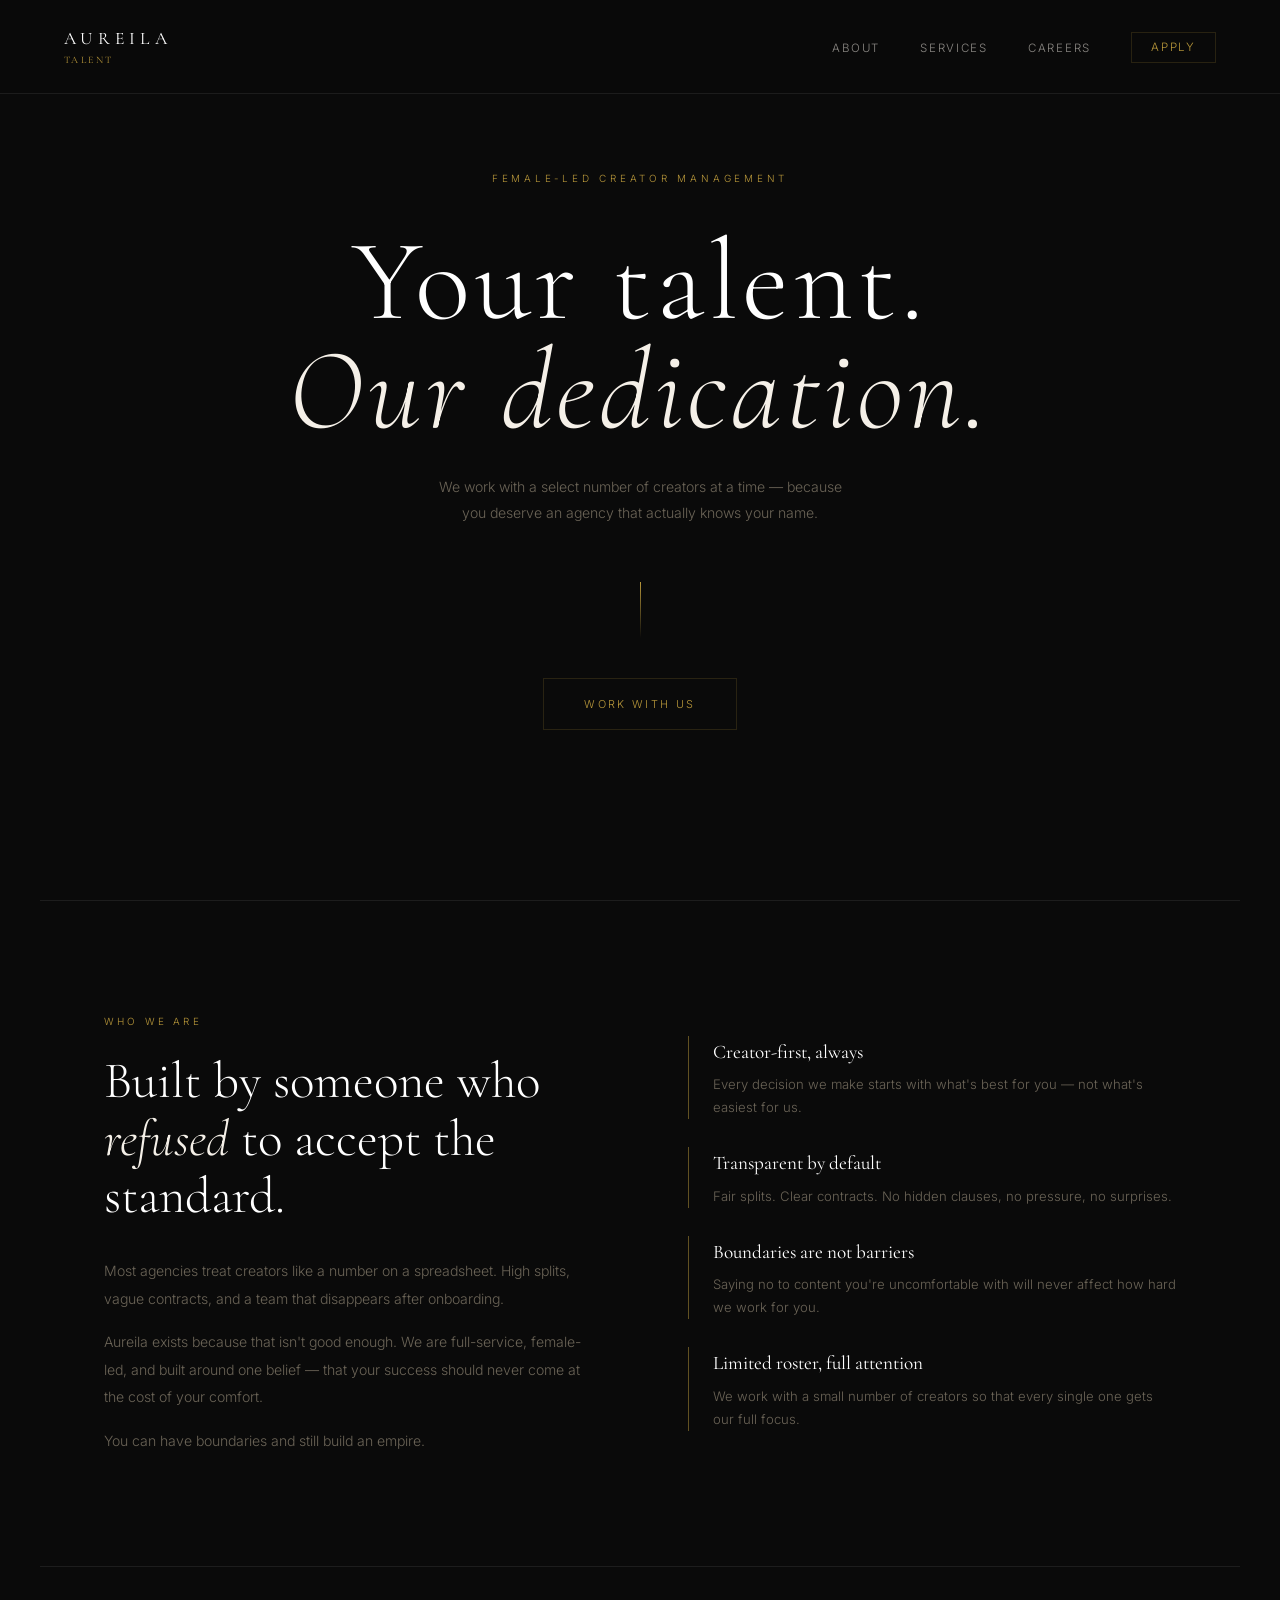
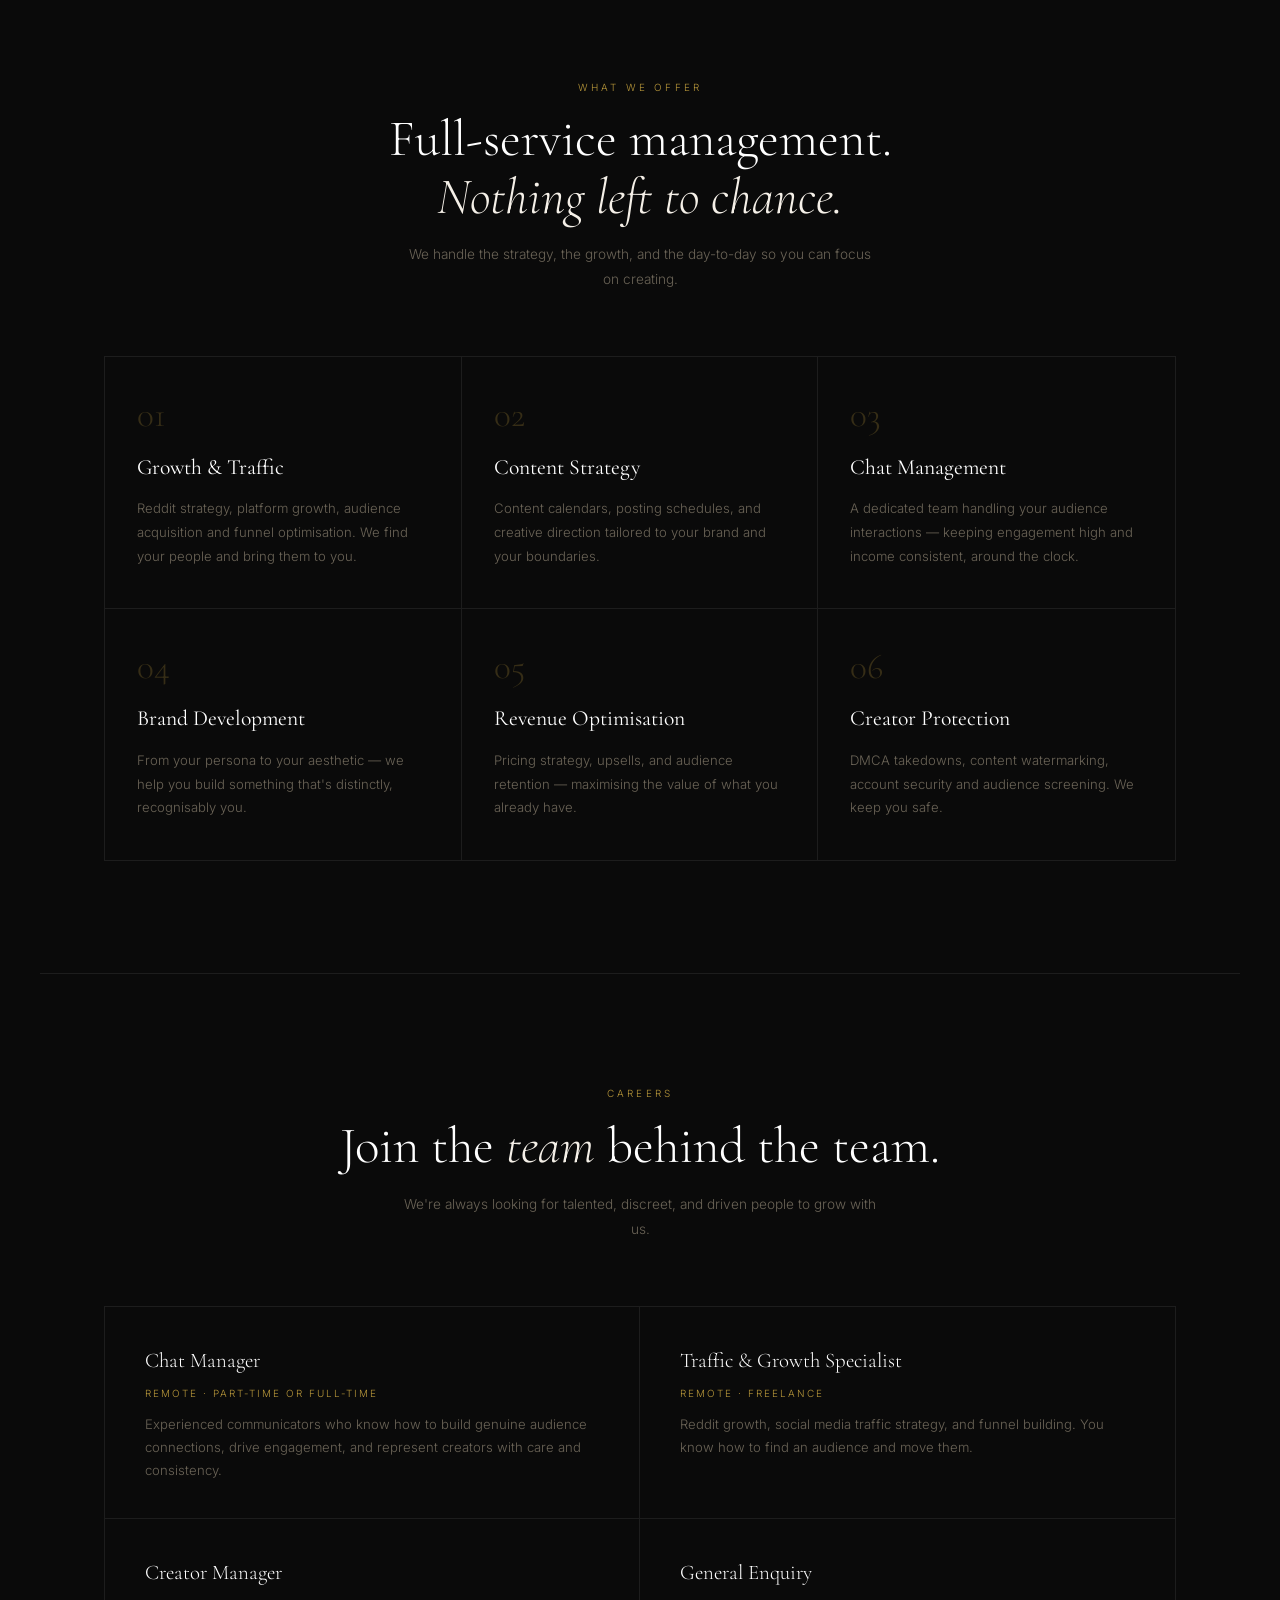
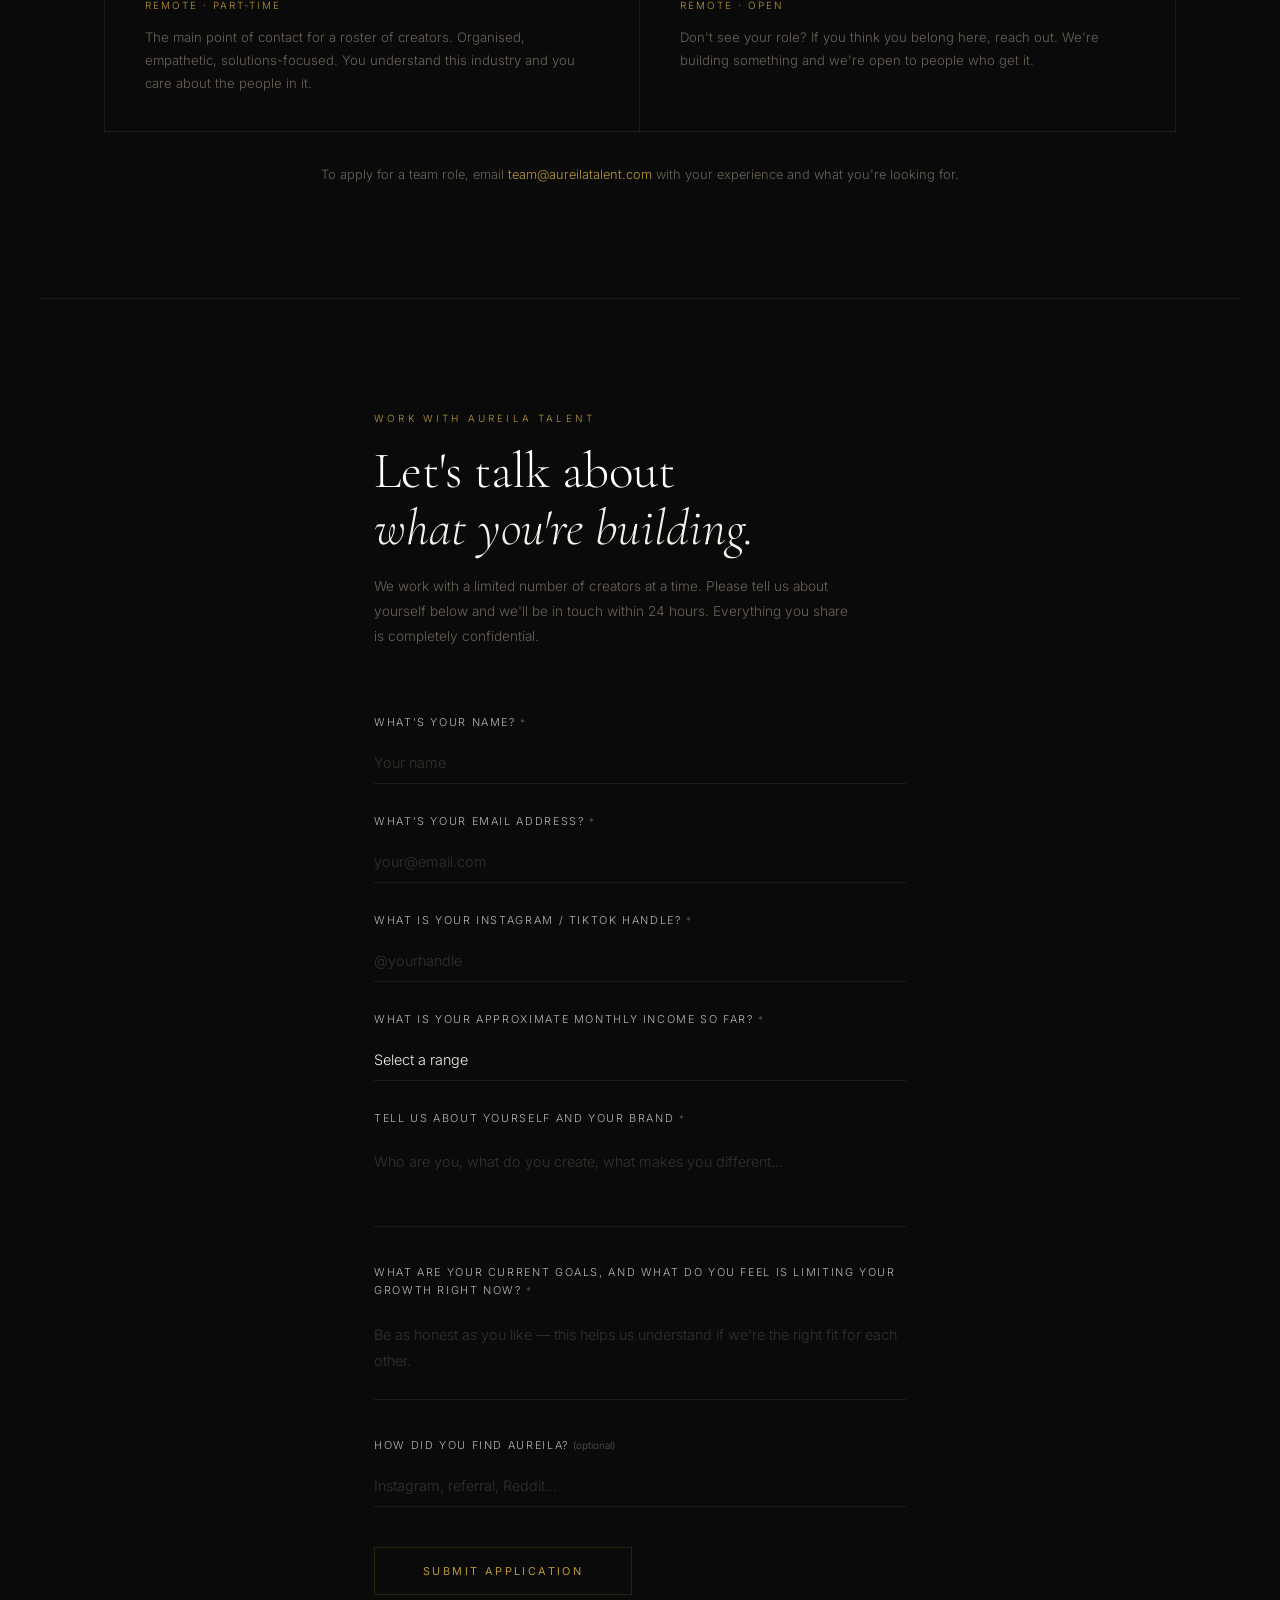
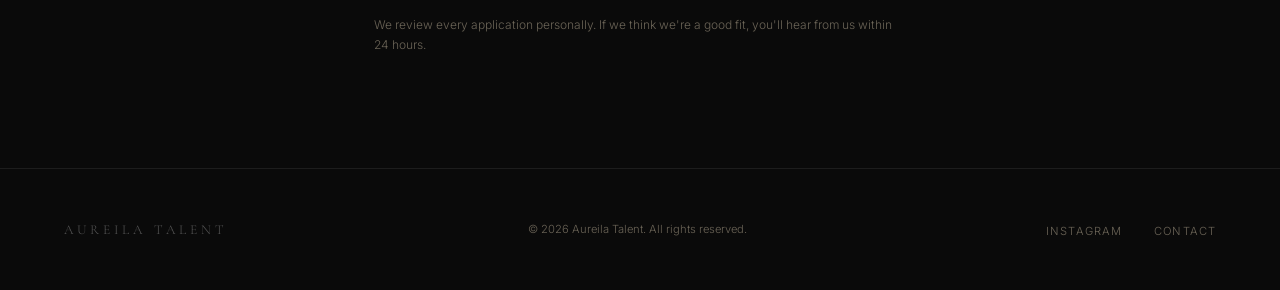
==== index.html @ d2b7e03d "Rename aureila.html to index.html" ====
<!DOCTYPE html>
<html lang="en">
<head>
<meta charset="UTF-8">
<meta name="viewport" content="width=device-width, initial-scale=1.0">
<title>Aureila Talent</title>
<link rel="preconnect" href="https://fonts.googleapis.com">
<link rel="preconnect" href="https://fonts.gstatic.com" crossorigin>
<link href="https://fonts.googleapis.com/css2?family=Cormorant+Garamond:ital,wght@0,300;0,400;0,500;1,300;1,400&family=Inter:wght@300;400;500&display=swap" rel="stylesheet">
<style>
  *, *::before, *::after { box-sizing: border-box; margin: 0; padding: 0; }
  :root {
    --black: #0a0a0a;
    --cream: #f5f0e8;
    --white: #ffffff;
    --gold: #b8973a;
    --gold-subtle: rgba(184, 151, 58, 0.5);
    --text-muted: #6b6457;
    --border: rgba(255,255,255,0.08);
    --border-gold: rgba(184, 151, 58, 0.18);
  }
  html { scroll-behavior: smooth; }
  body { background: var(--black); color: var(--cream); font-family: 'Inter', sans-serif; font-weight: 300; font-size: 15px; line-height: 1.7; overflow-x: hidden; }

  /* NAV */
  nav { position: fixed; top: 0; left: 0; right: 0; z-index: 100; display: flex; align-items: center; justify-content: space-between; padding: 1.5rem 4rem; background: rgba(10,10,10,0.94); backdrop-filter: blur(12px); border-bottom: 0.5px solid var(--border); }
  .nav-logo { font-family: 'Cormorant Garamond', serif; font-size: 1.1rem; font-weight: 400; letter-spacing: 0.3em; color: var(--white); text-decoration: none; text-transform: uppercase; }
  .nav-logo span { color: var(--gold); font-size: 0.62rem; letter-spacing: 0.25em; display: block; margin-top: -2px; }
  .nav-links { display: flex; gap: 2.5rem; list-style: none; }
  .nav-links a { color: var(--cream); text-decoration: none; font-size: 0.72rem; letter-spacing: 0.15em; text-transform: uppercase; opacity: 0.55; transition: opacity 0.2s; }
  .nav-links a:hover { opacity: 1; }
  .nav-cta { opacity: 1 !important; color: var(--gold) !important; border: 0.5px solid var(--border-gold); padding: 0.45rem 1.2rem; transition: background 0.2s, color 0.2s !important; }
  .nav-cta:hover { background: var(--gold) !important; color: var(--black) !important; }

  /* LAYOUT */
  section { padding: 7rem 4rem; max-width: 1200px; margin: 0 auto; }
  .divider { width: 100%; height: 0.5px; background: var(--border); max-width: 1200px; margin: 0 auto; }

  /* HERO */
  #hero { min-height: 100vh; max-width: 100%; padding: 0; display: flex; align-items: center; justify-content: center; text-align: center; }
  .hero-inner { padding: 0 2rem; }
  .hero-eyebrow { font-size: 0.62rem; letter-spacing: 0.38em; text-transform: uppercase; color: var(--gold); margin-bottom: 2.5rem; }
  .hero-headline { font-family: 'Cormorant Garamond', serif; font-size: clamp(4rem, 9vw, 7.5rem); font-weight: 300; line-height: 0.95; letter-spacing: 0.04em; color: var(--white); margin-bottom: 1.75rem; }
  .hero-headline em { font-style: italic; color: var(--cream); }
  .hero-sub { font-size: 0.88rem; color: var(--text-muted); max-width: 420px; margin: 0 auto 3.5rem; line-height: 1.85; }
  .hero-divider { width: 1px; height: 56px; background: linear-gradient(to bottom, var(--gold), transparent); margin: 0 auto 2.5rem; }
  .btn-primary { display: inline-block; background: transparent; border: 0.5px solid var(--border-gold); color: var(--gold); font-family: 'Inter', sans-serif; font-size: 0.68rem; letter-spacing: 0.22em; text-transform: uppercase; text-decoration: none; padding: 1rem 2.5rem; transition: background 0.25s, color 0.25s; }
  .btn-primary:hover { background: var(--gold); color: var(--black); }

  /* ABOUT */
  #about { display: grid; grid-template-columns: 1fr 1fr; gap: 6rem; align-items: center; }
  .about-label { font-size: 0.62rem; letter-spacing: 0.32em; text-transform: uppercase; color: var(--gold); margin-bottom: 1.5rem; }
  .about-headline { font-family: 'Cormorant Garamond', serif; font-size: clamp(2.2rem, 4vw, 3.2rem); font-weight: 300; line-height: 1.12; color: var(--white); margin-bottom: 2rem; }
  .about-headline em { font-style: italic; color: var(--cream); }
  .about-body { color: var(--text-muted); line-height: 1.95; font-size: 0.88rem; }
  .about-body p + p { margin-top: 1rem; }
  .about-values { display: flex; flex-direction: column; gap: 1.75rem; }
  .value-item { border-left: 0.5px solid var(--gold-subtle); padding-left: 1.5rem; }
  .value-title { font-family: 'Cormorant Garamond', serif; font-size: 1.2rem; font-weight: 400; color: var(--white); margin-bottom: 0.3rem; }
  .value-desc { font-size: 0.82rem; color: var(--text-muted); line-height: 1.75; }

  /* SERVICES */
  #services { text-align: center; }
  .section-label { font-size: 0.62rem; letter-spacing: 0.32em; text-transform: uppercase; color: var(--gold); margin-bottom: 1rem; }
  .section-headline { font-family: 'Cormorant Garamond', serif; font-size: clamp(2.2rem, 4vw, 3.2rem); font-weight: 300; color: var(--white); margin-bottom: 1rem; line-height: 1.12; }
  .section-headline em { font-style: italic; color: var(--cream); }
  .section-sub { font-size: 0.85rem; color: var(--text-muted); max-width: 480px; margin: 0 auto 4rem; line-height: 1.85; }
  .services-grid { display: grid; grid-template-columns: repeat(3, 1fr); border: 0.5px solid var(--border); }
  .service-card { padding: 2.5rem 2rem; border-right: 0.5px solid var(--border); border-bottom: 0.5px solid var(--border); text-align: left; transition: background 0.2s; }
  .service-card:nth-child(3n) { border-right: none; }
  .service-card:nth-last-child(-n+3) { border-bottom: none; }
  .service-card:hover { background: rgba(255,255,255,0.02); }
  .service-num { font-family: 'Cormorant Garamond', serif; font-size: 2.2rem; color: var(--gold); opacity: 0.25; line-height: 1; margin-bottom: 1rem; }
  .service-title { font-family: 'Cormorant Garamond', serif; font-size: 1.35rem; font-weight: 400; color: var(--white); margin-bottom: 0.75rem; }
  .service-desc { font-size: 0.82rem; color: var(--text-muted); line-height: 1.8; }

  /* CAREERS */
  #careers { text-align: center; }
  .careers-grid { display: grid; grid-template-columns: repeat(2, 1fr); border: 0.5px solid var(--border); margin-top: 3rem; text-align: left; }
  .career-item { padding: 2.25rem 2.5rem; border-right: 0.5px solid var(--border); border-bottom: 0.5px solid var(--border); }
  .career-item:nth-child(2n) { border-right: none; }
  .career-item:nth-last-child(-n+2) { border-bottom: none; }
  .career-role { font-family: 'Cormorant Garamond', serif; font-size: 1.3rem; color: var(--white); margin-bottom: 0.4rem; }
  .career-type { font-size: 0.62rem; letter-spacing: 0.2em; text-transform: uppercase; color: var(--gold); margin-bottom: 0.75rem; }
  .career-desc { font-size: 0.82rem; color: var(--text-muted); line-height: 1.75; }

  /* APPLY */
  #apply { max-width: 660px; }
  .form-group { margin-bottom: 1.75rem; }
  .form-label { display: block; font-size: 0.68rem; letter-spacing: 0.15em; text-transform: uppercase; color: var(--white); opacity: 0.7; margin-bottom: 0.65rem; }
  .form-label span { opacity: 0.5; font-size: 0.62rem; }
  .form-input, .form-textarea, .form-select { width: 100%; background: transparent; border: none; border-bottom: 0.5px solid var(--border); color: var(--cream); font-family: 'Inter', sans-serif; font-size: 0.9rem; font-weight: 300; padding: 0.75rem 0; outline: none; transition: border-color 0.2s; appearance: none; }
  .form-input:focus, .form-textarea:focus, .form-select:focus { border-bottom-color: rgba(255,255,255,0.3); }
  .form-input::placeholder, .form-textarea::placeholder { color: rgba(107,100,87,0.45); }
  .form-textarea { resize: none; min-height: 90px; line-height: 1.75; }
  .form-select option { background: #111; color: var(--cream); }
  .form-submit { display: inline-block; background: transparent; border: 0.5px solid var(--border-gold); color: var(--gold); font-family: 'Inter', sans-serif; font-size: 0.68rem; letter-spacing: 0.22em; text-transform: uppercase; padding: 1rem 3rem; cursor: pointer; transition: background 0.25s, color 0.25s; margin-top: 0.75rem; }
  .form-submit:hover { background: var(--gold); color: var(--black); }
  .form-note { font-size: 0.75rem; color: var(--text-muted); margin-top: 1.25rem; line-height: 1.7; }

  /* FOOTER */
  footer { border-top: 0.5px solid var(--border); padding: 3rem 4rem; display: flex; align-items: center; justify-content: space-between; }
  .footer-logo { font-family: 'Cormorant Garamond', serif; font-size: 0.85rem; letter-spacing: 0.3em; text-transform: uppercase; color: var(--white); opacity: 0.3; }
  .footer-note { font-size: 0.7rem; color: var(--text-muted); }
  .footer-links { display: flex; gap: 2rem; list-style: none; }
  .footer-links a { font-size: 0.7rem; color: var(--text-muted); text-decoration: none; letter-spacing: 0.1em; text-transform: uppercase; transition: color 0.2s; }
  .footer-links a:hover { color: var(--white); }

  @media (max-width: 768px) {
    nav { padding: 1.25rem 1.5rem; }
    .nav-links { gap: 1rem; }
    section { padding: 4.5rem 1.5rem; }
    #about { grid-template-columns: 1fr; gap: 3rem; }
    .services-grid { grid-template-columns: 1fr; }
    .service-card { border-right: none !important; }
    .careers-grid { grid-template-columns: 1fr; }
    .career-item { border-right: none !important; }
    footer { flex-direction: column; gap: 1.5rem; text-align: center; padding: 2rem 1.5rem; }
  }
</style>
</head>
<body>

<nav>
  <a href="#hero" class="nav-logo">Aureila<span>Talent</span></a>
  <ul class="nav-links">
    <li><a href="#about">About</a></li>
    <li><a href="#services">Services</a></li>
    <li><a href="#careers">Careers</a></li>
    <li><a href="#apply" class="nav-cta">Apply</a></li>
  </ul>
</nav>

<div id="hero">
  <div class="hero-inner">
    <p class="hero-eyebrow">Female-led creator management</p>
    <h1 class="hero-headline">Your talent.<br><em>Our dedication.</em></h1>
    <p class="hero-sub">We work with a select number of creators at a time — because you deserve an agency that actually knows your name.</p>
    <div class="hero-divider"></div>
    <a href="#apply" class="btn-primary">Work with us</a>
  </div>
</div>

<div class="divider"></div>

<section id="about">
  <div>
    <p class="about-label">Who we are</p>
    <h2 class="about-headline">Built by someone who <em>refused</em> to accept the standard.</h2>
    <div class="about-body">
      <p>Most agencies treat creators like a number on a spreadsheet. High splits, vague contracts, and a team that disappears after onboarding.</p>
      <p>Aureila exists because that isn't good enough. We are full-service, female-led, and built around one belief — that your success should never come at the cost of your comfort.</p>
      <p>You can have boundaries and still build an empire.</p>
    </div>
  </div>
  <div class="about-values">
    <div class="value-item">
      <p class="value-title">Creator-first, always</p>
      <p class="value-desc">Every decision we make starts with what's best for you — not what's easiest for us.</p>
    </div>
    <div class="value-item">
      <p class="value-title">Transparent by default</p>
      <p class="value-desc">Fair splits. Clear contracts. No hidden clauses, no pressure, no surprises.</p>
    </div>
    <div class="value-item">
      <p class="value-title">Boundaries are not barriers</p>
      <p class="value-desc">Saying no to content you're uncomfortable with will never affect how hard we work for you.</p>
    </div>
    <div class="value-item">
      <p class="value-title">Limited roster, full attention</p>
      <p class="value-desc">We work with a small number of creators so that every single one gets our full focus.</p>
    </div>
  </div>
</section>

<div class="divider"></div>

<section id="services">
  <p class="section-label">What we offer</p>
  <h2 class="section-headline">Full-service management.<br><em>Nothing left to chance.</em></h2>
  <p class="section-sub">We handle the strategy, the growth, and the day-to-day so you can focus on creating.</p>
  <div class="services-grid">
    <div class="service-card">
      <div class="service-num">01</div>
      <p class="service-title">Growth & Traffic</p>
      <p class="service-desc">Reddit strategy, platform growth, audience acquisition and funnel optimisation. We find your people and bring them to you.</p>
    </div>
    <div class="service-card">
      <div class="service-num">02</div>
      <p class="service-title">Content Strategy</p>
      <p class="service-desc">Content calendars, posting schedules, and creative direction tailored to your brand and your boundaries.</p>
    </div>
    <div class="service-card">
      <div class="service-num">03</div>
      <p class="service-title">Chat Management</p>
      <p class="service-desc">A dedicated team handling your audience interactions — keeping engagement high and income consistent, around the clock.</p>
    </div>
    <div class="service-card">
      <div class="service-num">04</div>
      <p class="service-title">Brand Development</p>
      <p class="service-desc">From your persona to your aesthetic — we help you build something that's distinctly, recognisably you.</p>
    </div>
    <div class="service-card">
      <div class="service-num">05</div>
      <p class="service-title">Revenue Optimisation</p>
      <p class="service-desc">Pricing strategy, upsells, and audience retention — maximising the value of what you already have.</p>
    </div>
    <div class="service-card">
      <div class="service-num">06</div>
      <p class="service-title">Creator Protection</p>
      <p class="service-desc">DMCA takedowns, content watermarking, account security and audience screening. We keep you safe.</p>
    </div>
  </div>
</section>

<div class="divider"></div>

<section id="careers">
  <p class="section-label">Careers</p>
  <h2 class="section-headline">Join the <em>team</em> behind the team.</h2>
  <p class="section-sub">We're always looking for talented, discreet, and driven people to grow with us.</p>
  <div class="careers-grid">
    <div class="career-item">
      <p class="career-role">Chat Manager</p>
      <p class="career-type">Remote · Part-time or Full-time</p>
      <p class="career-desc">Experienced communicators who know how to build genuine audience connections, drive engagement, and represent creators with care and consistency.</p>
    </div>
    <div class="career-item">
      <p class="career-role">Traffic & Growth Specialist</p>
      <p class="career-type">Remote · Freelance</p>
      <p class="career-desc">Reddit growth, social media traffic strategy, and funnel building. You know how to find an audience and move them.</p>
    </div>
    <div class="career-item">
      <p class="career-role">Creator Manager</p>
      <p class="career-type">Remote · Part-time</p>
      <p class="career-desc">The main point of contact for a roster of creators. Organised, empathetic, solutions-focused. You understand this industry and you care about the people in it.</p>
    </div>
    <div class="career-item">
      <p class="career-role">General Enquiry</p>
      <p class="career-type">Remote · Open</p>
      <p class="career-desc">Don't see your role? If you think you belong here, reach out. We're building something and we're open to people who get it.</p>
    </div>
  </div>
  <p style="margin-top: 2rem; font-size: 0.8rem; color: var(--text-muted);">To apply for a team role, email <span style="color: var(--gold);">team@aureilatalent.com</span> with your experience and what you're looking for.</p>
</section>

<div class="divider"></div>

<section id="apply">
  <p class="section-label">Work with Aureila Talent</p>
  <h2 class="section-headline">Let's talk about<br><em>what you're building.</em></h2>
  <p class="section-sub" style="text-align:left; margin-left:0;">We work with a limited number of creators at a time. Please tell us about yourself below and we'll be in touch within 24 hours. Everything you share is completely confidential.</p>

  <form onsubmit="handleSubmit(event)" style="margin-top: 2.5rem;">
    <div class="form-group">
      <label class="form-label" for="f-name">What's your name? <span>*</span></label>
      <input class="form-input" type="text" id="f-name" required placeholder="Your name">
    </div>
    <div class="form-group">
      <label class="form-label" for="f-email">What's your email address? <span>*</span></label>
      <input class="form-input" type="email" id="f-email" required placeholder="your@email.com">
    </div>
    <div class="form-group">
      <label class="form-label" for="f-handle">What is your Instagram / TikTok handle? <span>*</span></label>
      <input class="form-input" type="text" id="f-handle" required placeholder="@yourhandle">
    </div>
    <div class="form-group">
      <label class="form-label" for="f-income">What is your approximate monthly income so far? <span>*</span></label>
      <select class="form-select" id="f-income" required>
        <option value="" disabled selected>Select a range</option>
        <option>Just starting out — under £500/month</option>
        <option>£500 – £1,500/month</option>
        <option>£1,500 – £3,000/month</option>
        <option>£3,000 – £5,000/month</option>
        <option>£5,000+/month</option>
        <option>Prefer not to say</option>
      </select>
    </div>
    <div class="form-group">
      <label class="form-label" for="f-about">Tell us about yourself and your brand <span>*</span></label>
      <textarea class="form-textarea" id="f-about" required placeholder="Who are you, what do you create, what makes you different..."></textarea>
    </div>
    <div class="form-group">
      <label class="form-label" for="f-goals">What are your current goals, and what do you feel is limiting your growth right now? <span>*</span></label>
      <textarea class="form-textarea" id="f-goals" required placeholder="Be as honest as you like — this helps us understand if we're the right fit for each other."></textarea>
    </div>
    <div class="form-group">
      <label class="form-label" for="f-ref">How did you find Aureila? <span style="opacity:0.45; font-size:0.62rem; text-transform:none; letter-spacing:0;">(optional)</span></label>
      <input class="form-input" type="text" id="f-ref" placeholder="Instagram, referral, Reddit...">
    </div>
    <button type="submit" class="form-submit">Submit application</button>
    <p class="form-note">We review every application personally. If we think we're a good fit, you'll hear from us within 24 hours.</p>
  </form>
</section>

<footer>
  <p class="footer-logo">Aureila Talent</p>
  <p class="footer-note">© 2026 Aureila Talent. All rights reserved.</p>
  <ul class="footer-links">
    <li><a href="https://instagram.com/aureilamanagement" target="_blank">Instagram</a></li>
    <li><a href="mailto:hello@aureilatalent.com">Contact</a></li>
  </ul>
</footer>

<script>
function handleSubmit(e) {
  e.preventDefault();
  const btn = e.target.querySelector('.form-submit');
  btn.textContent = "Submitted — we'll be in touch.";
  btn.style.background = 'var(--gold)';
  btn.style.color = 'var(--black)';
  btn.disabled = true;
}
</script>
</body>
</html>
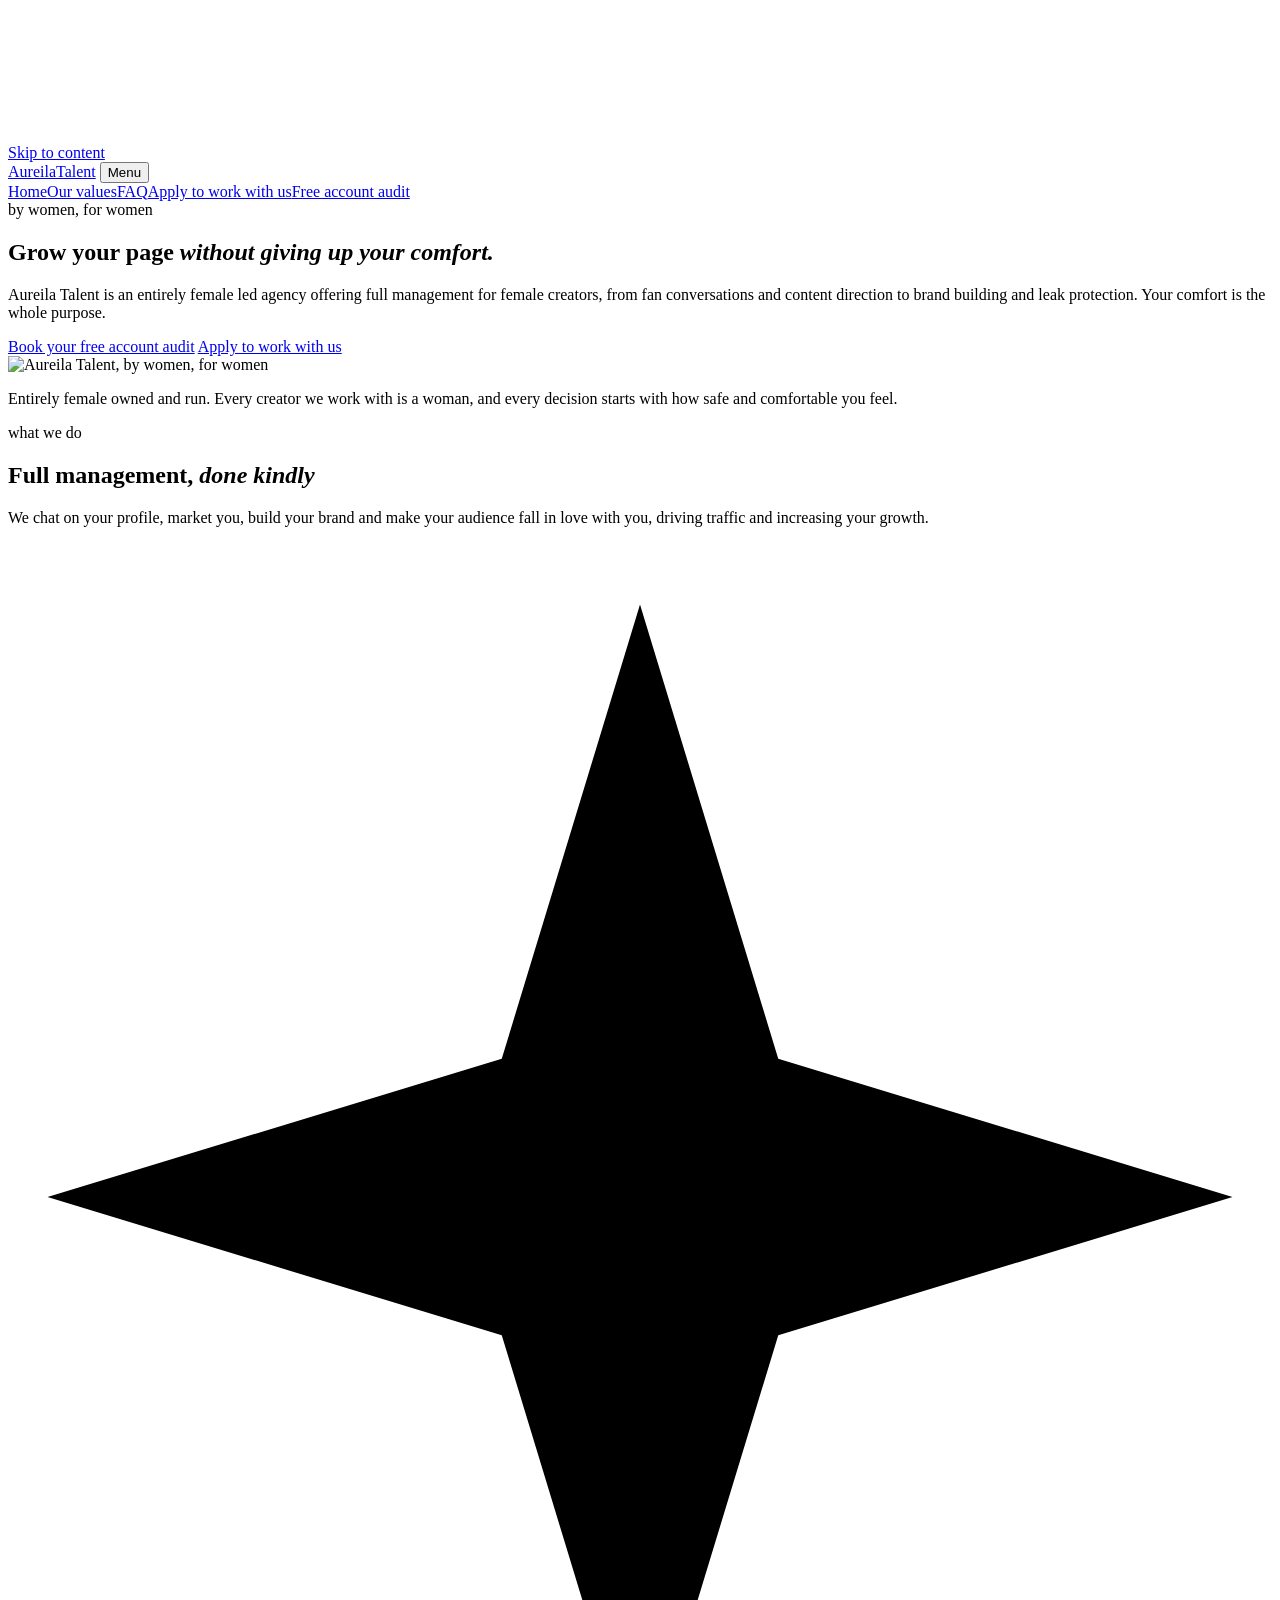
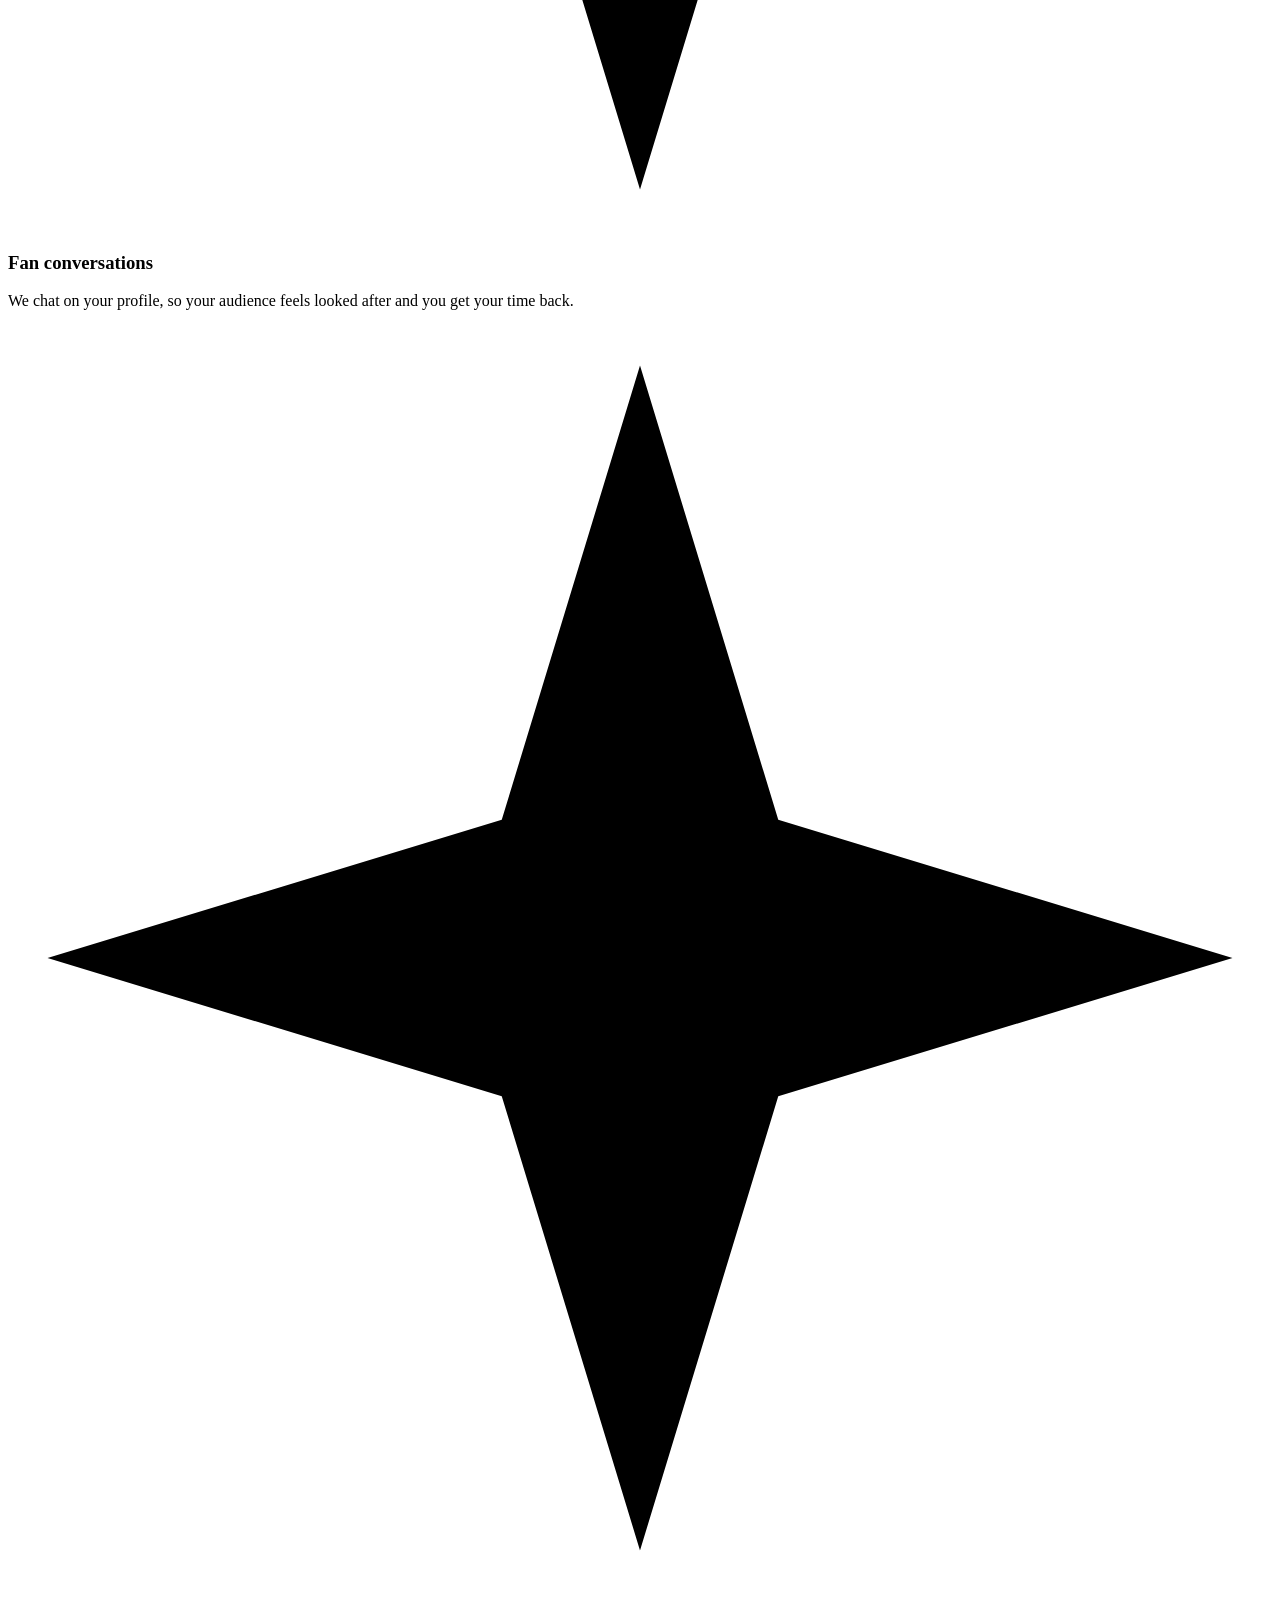
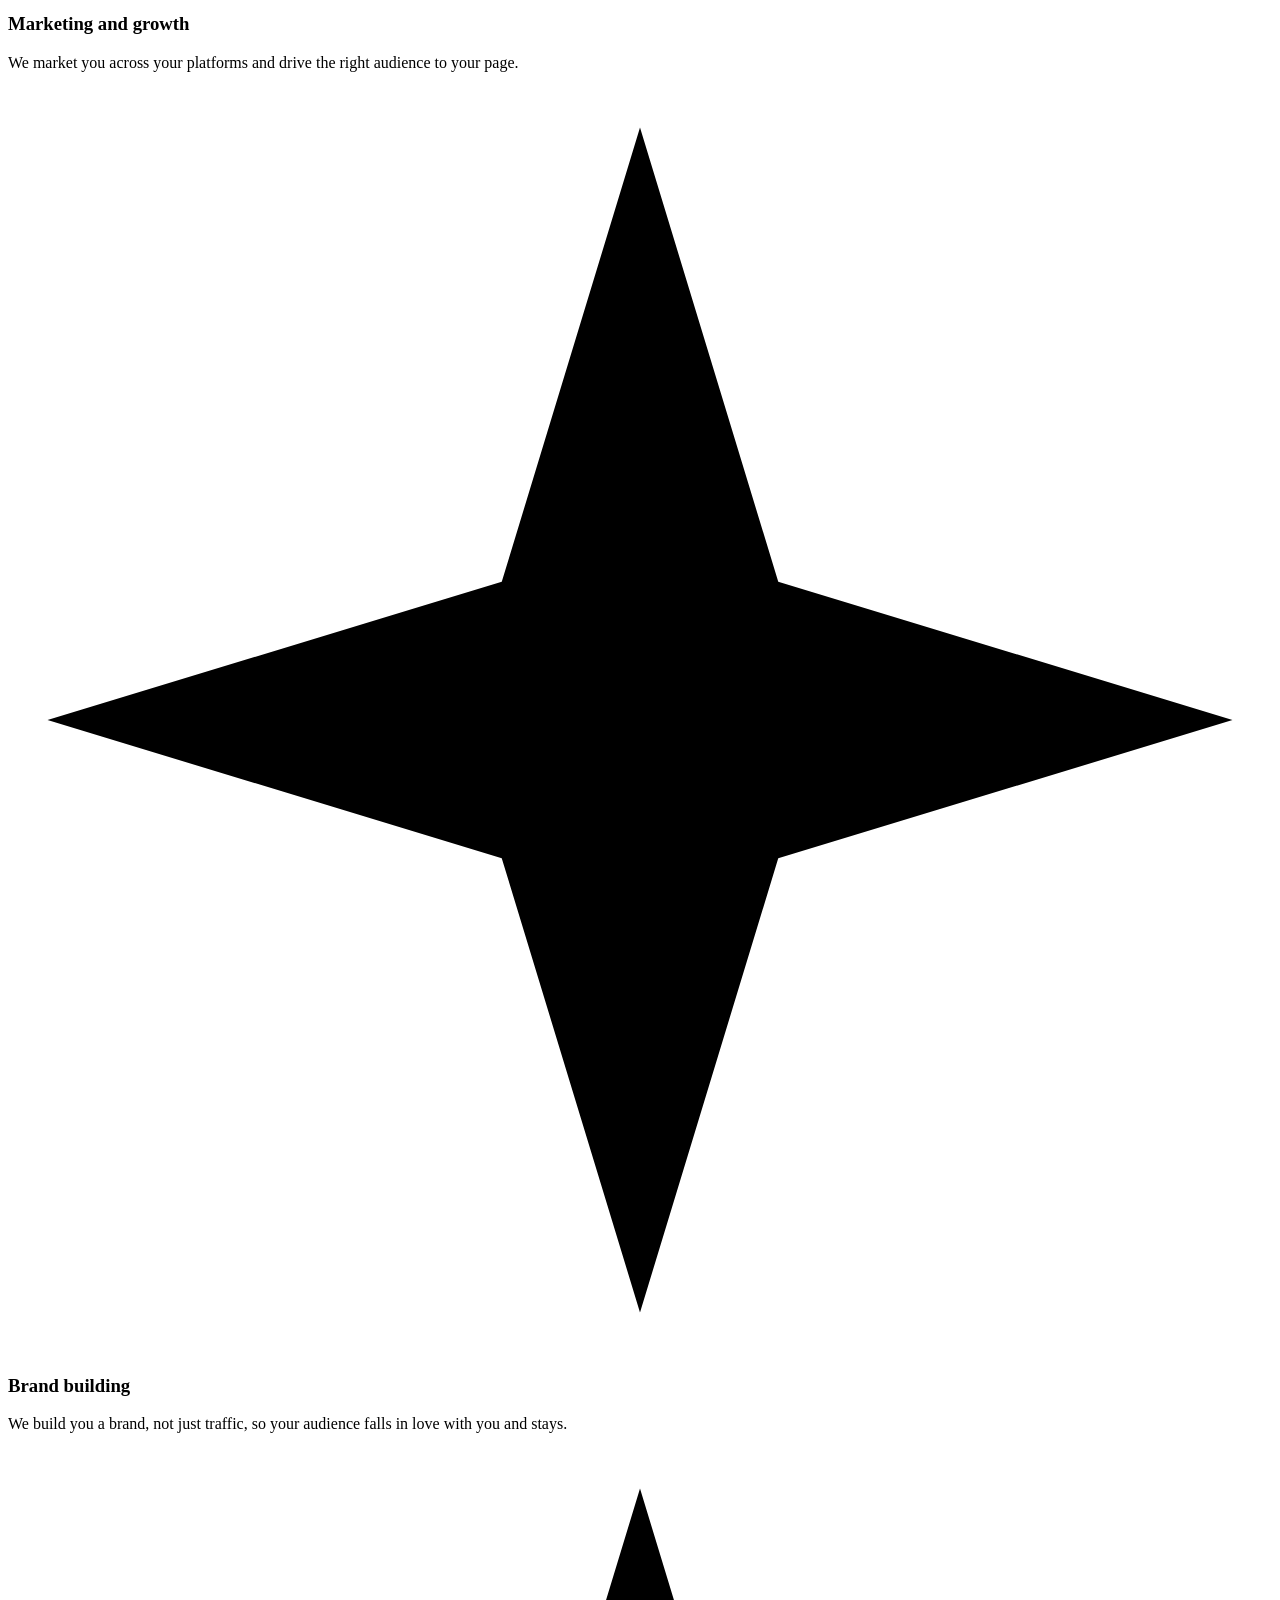
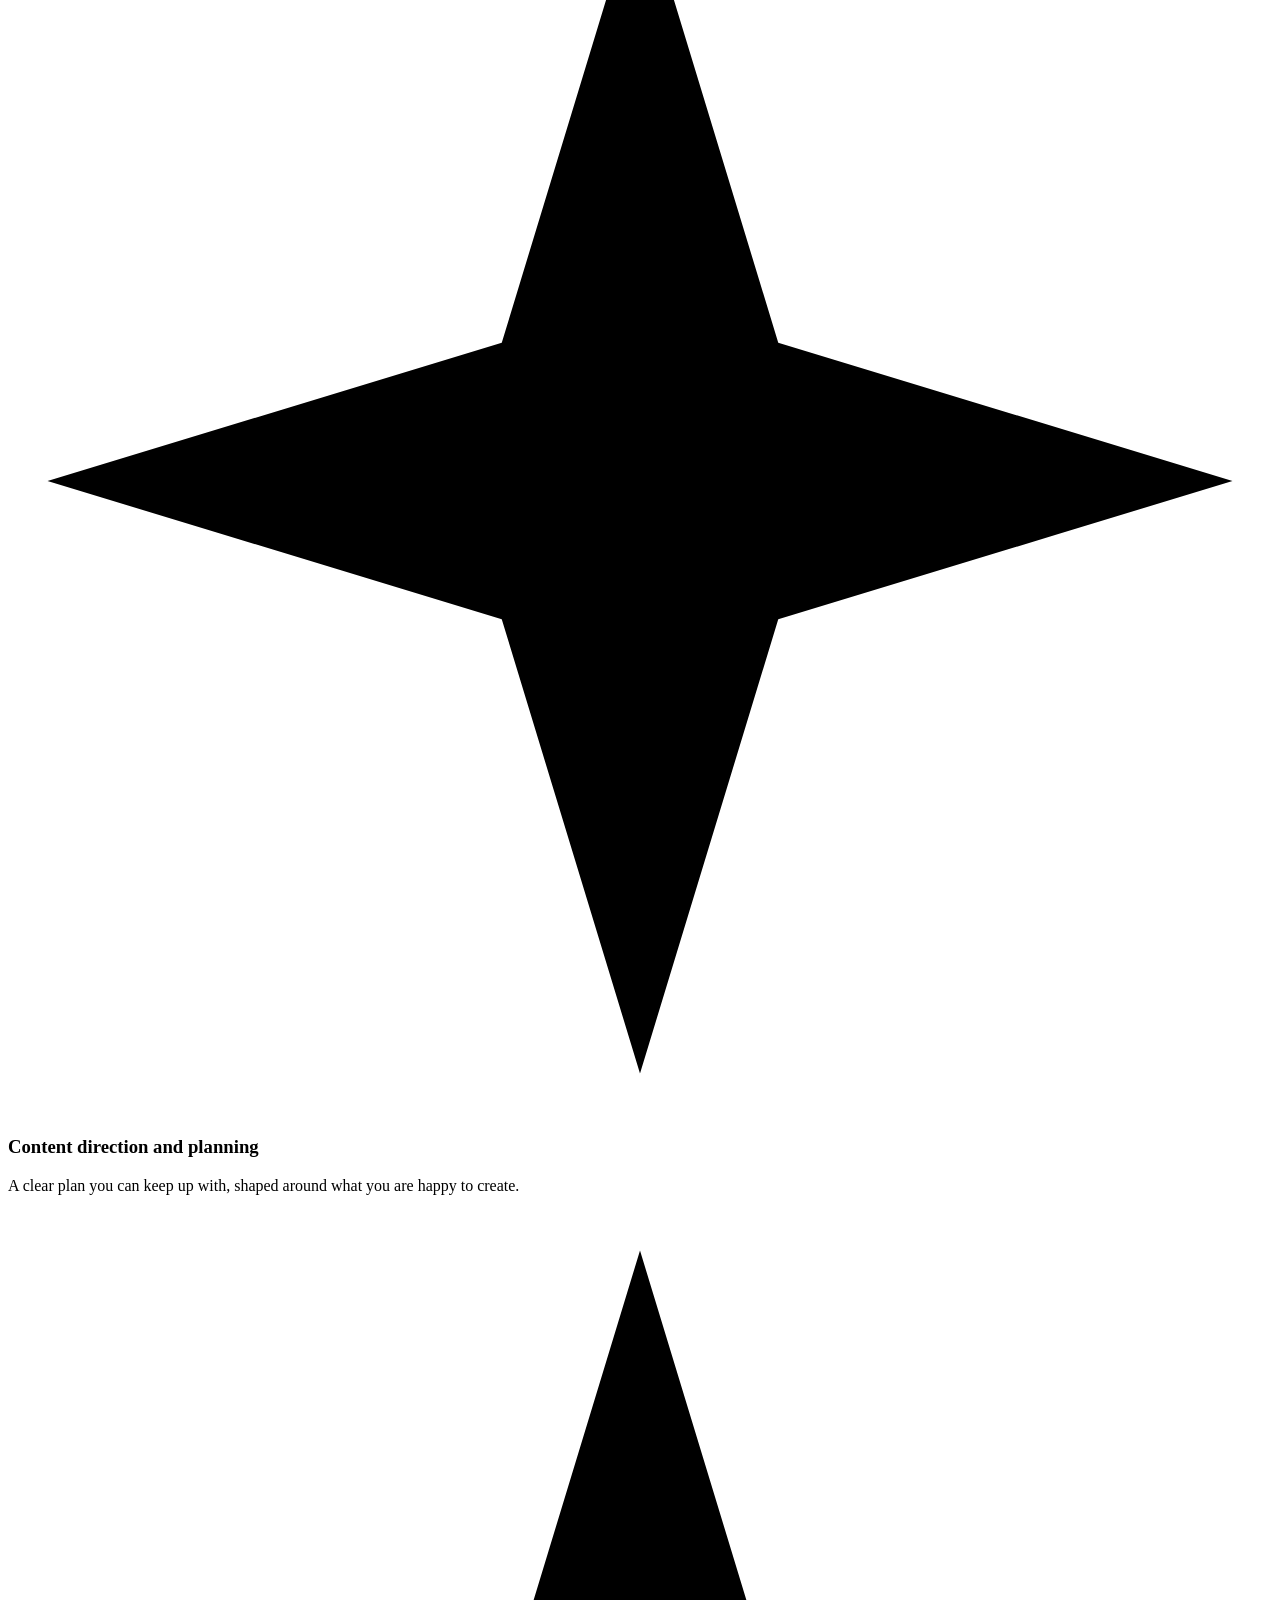
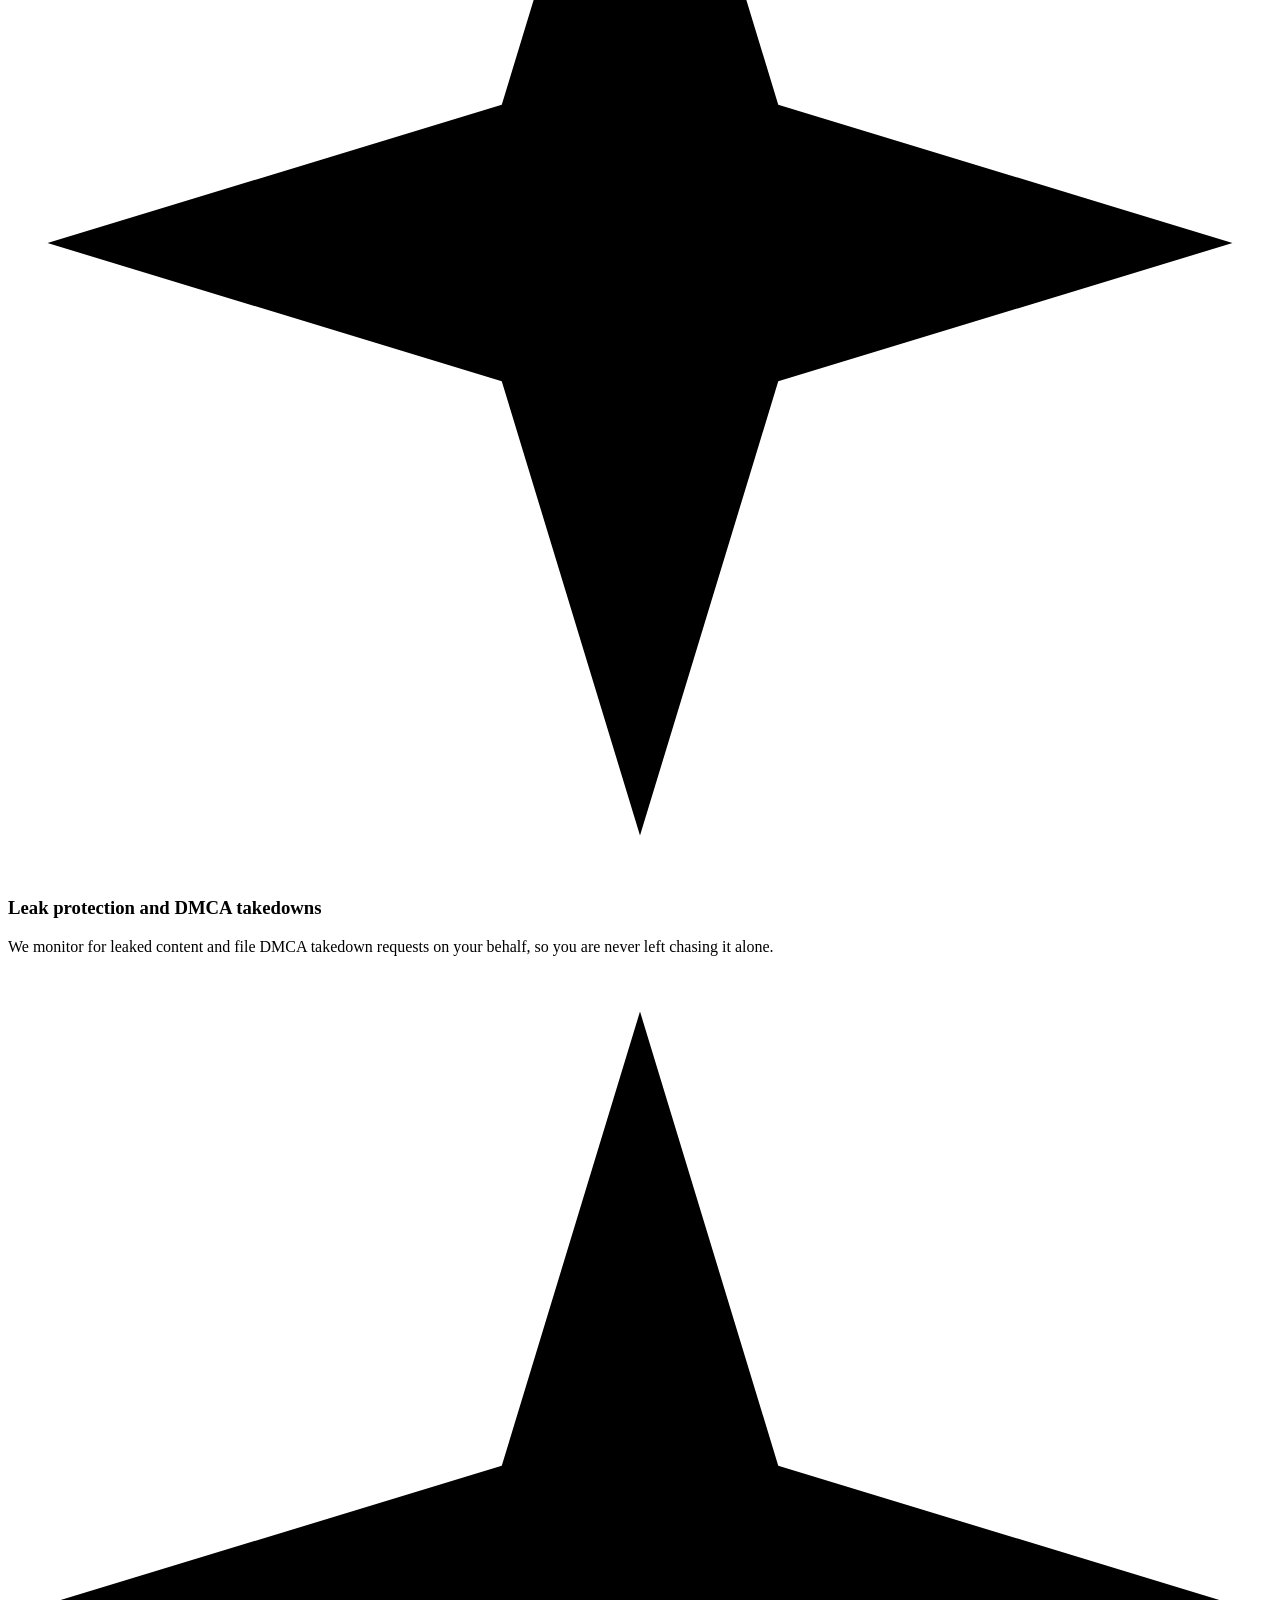
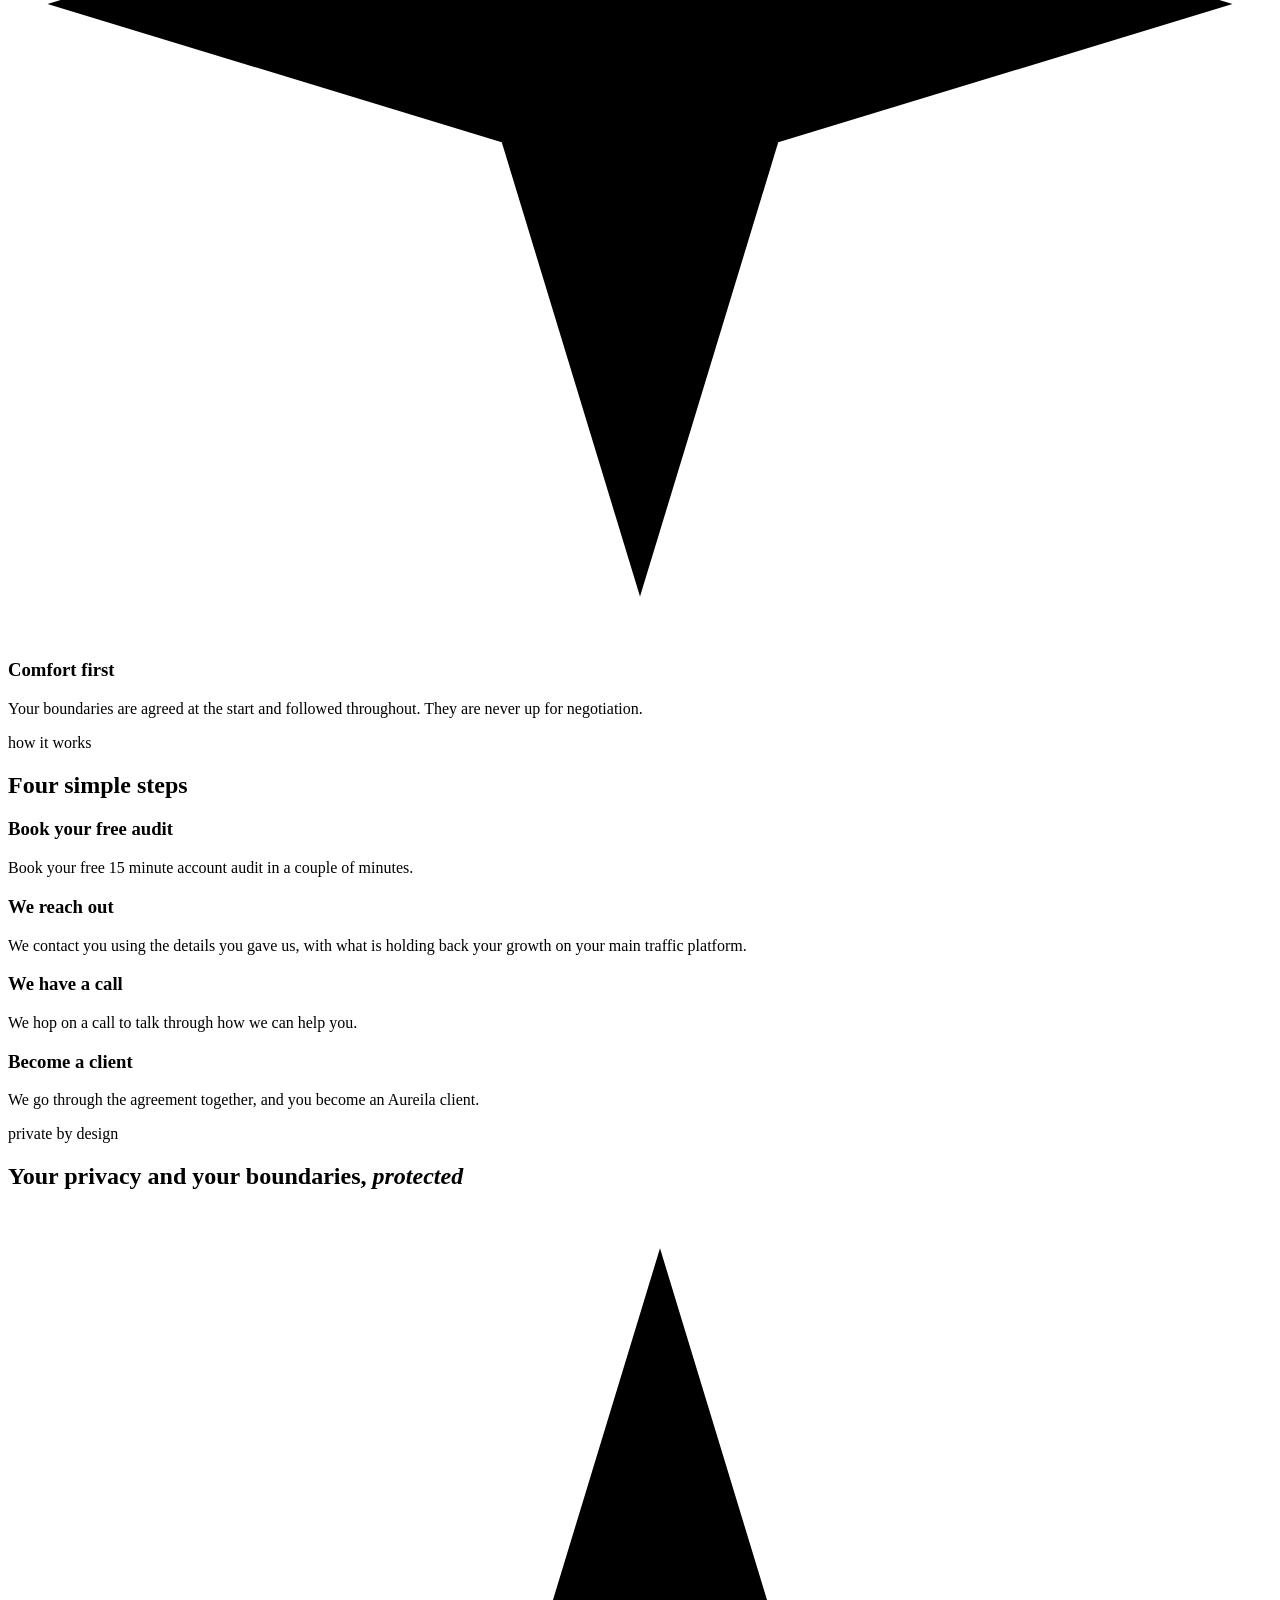
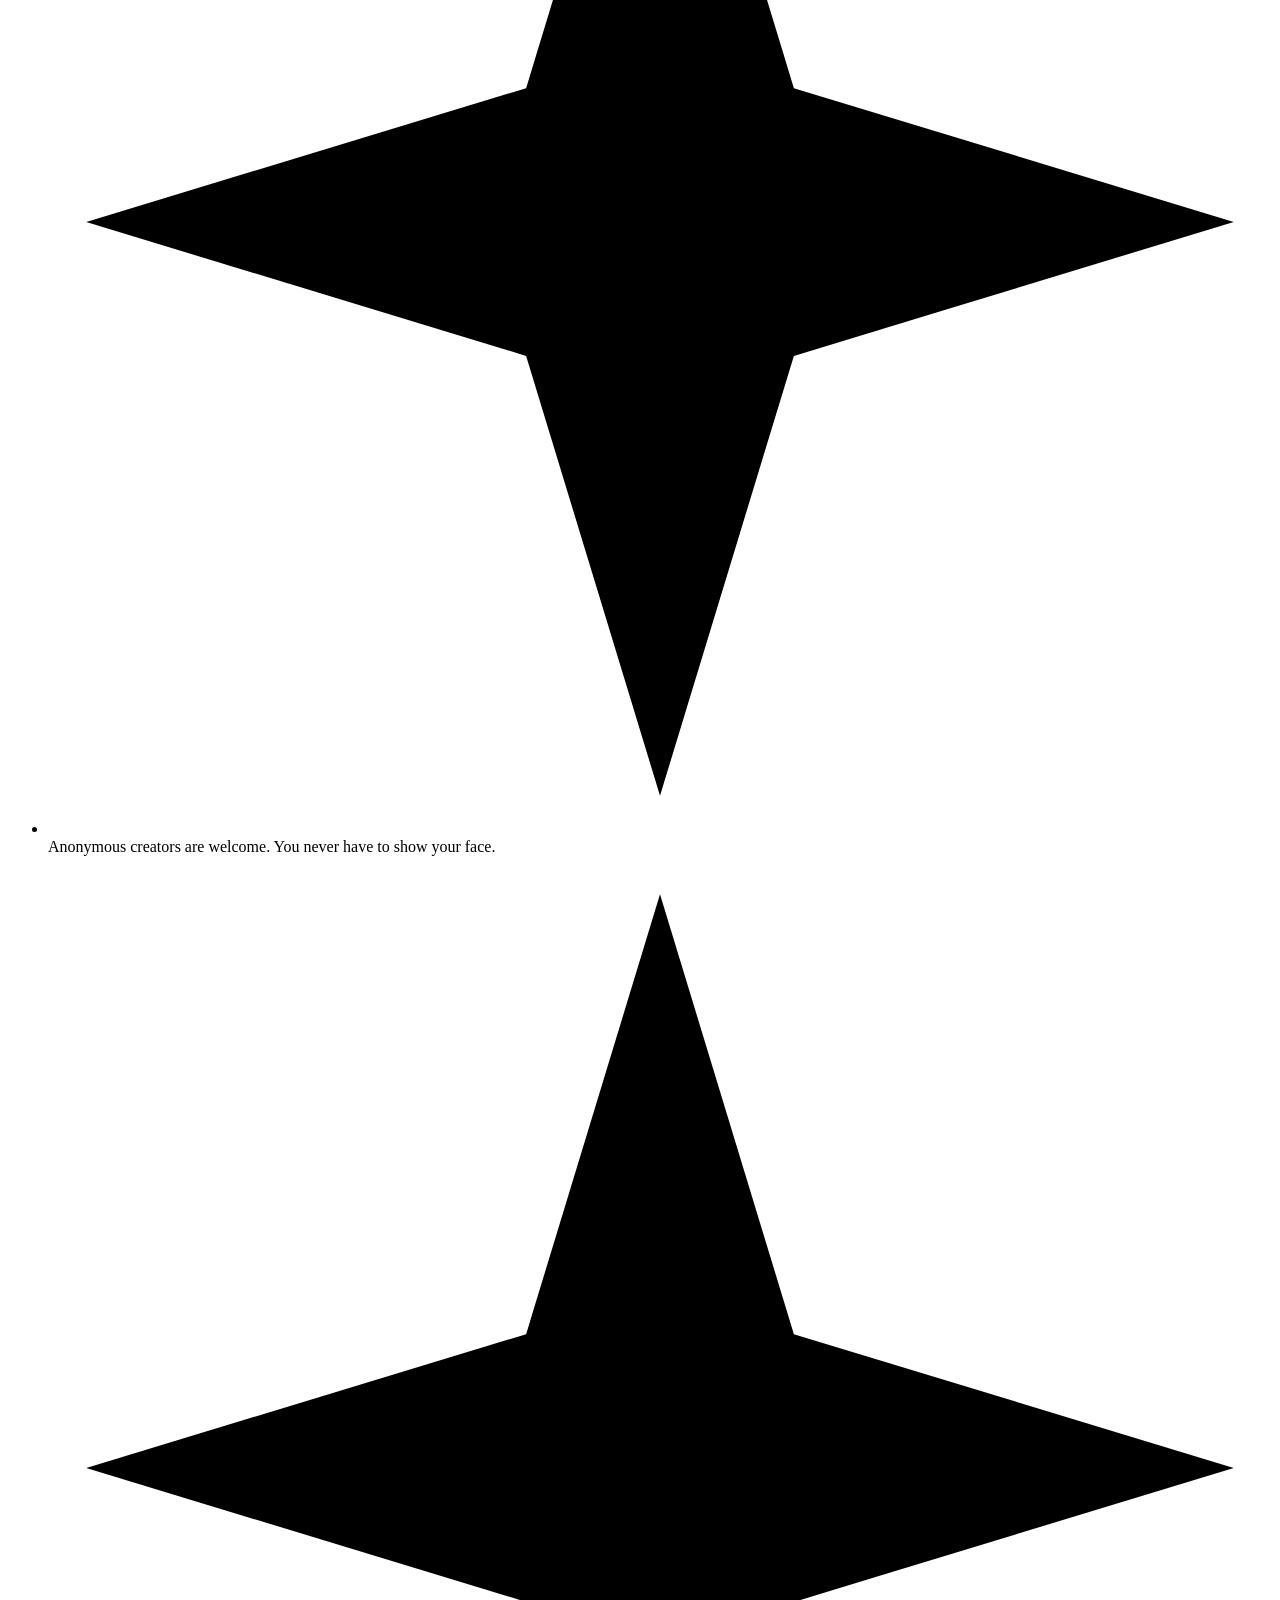
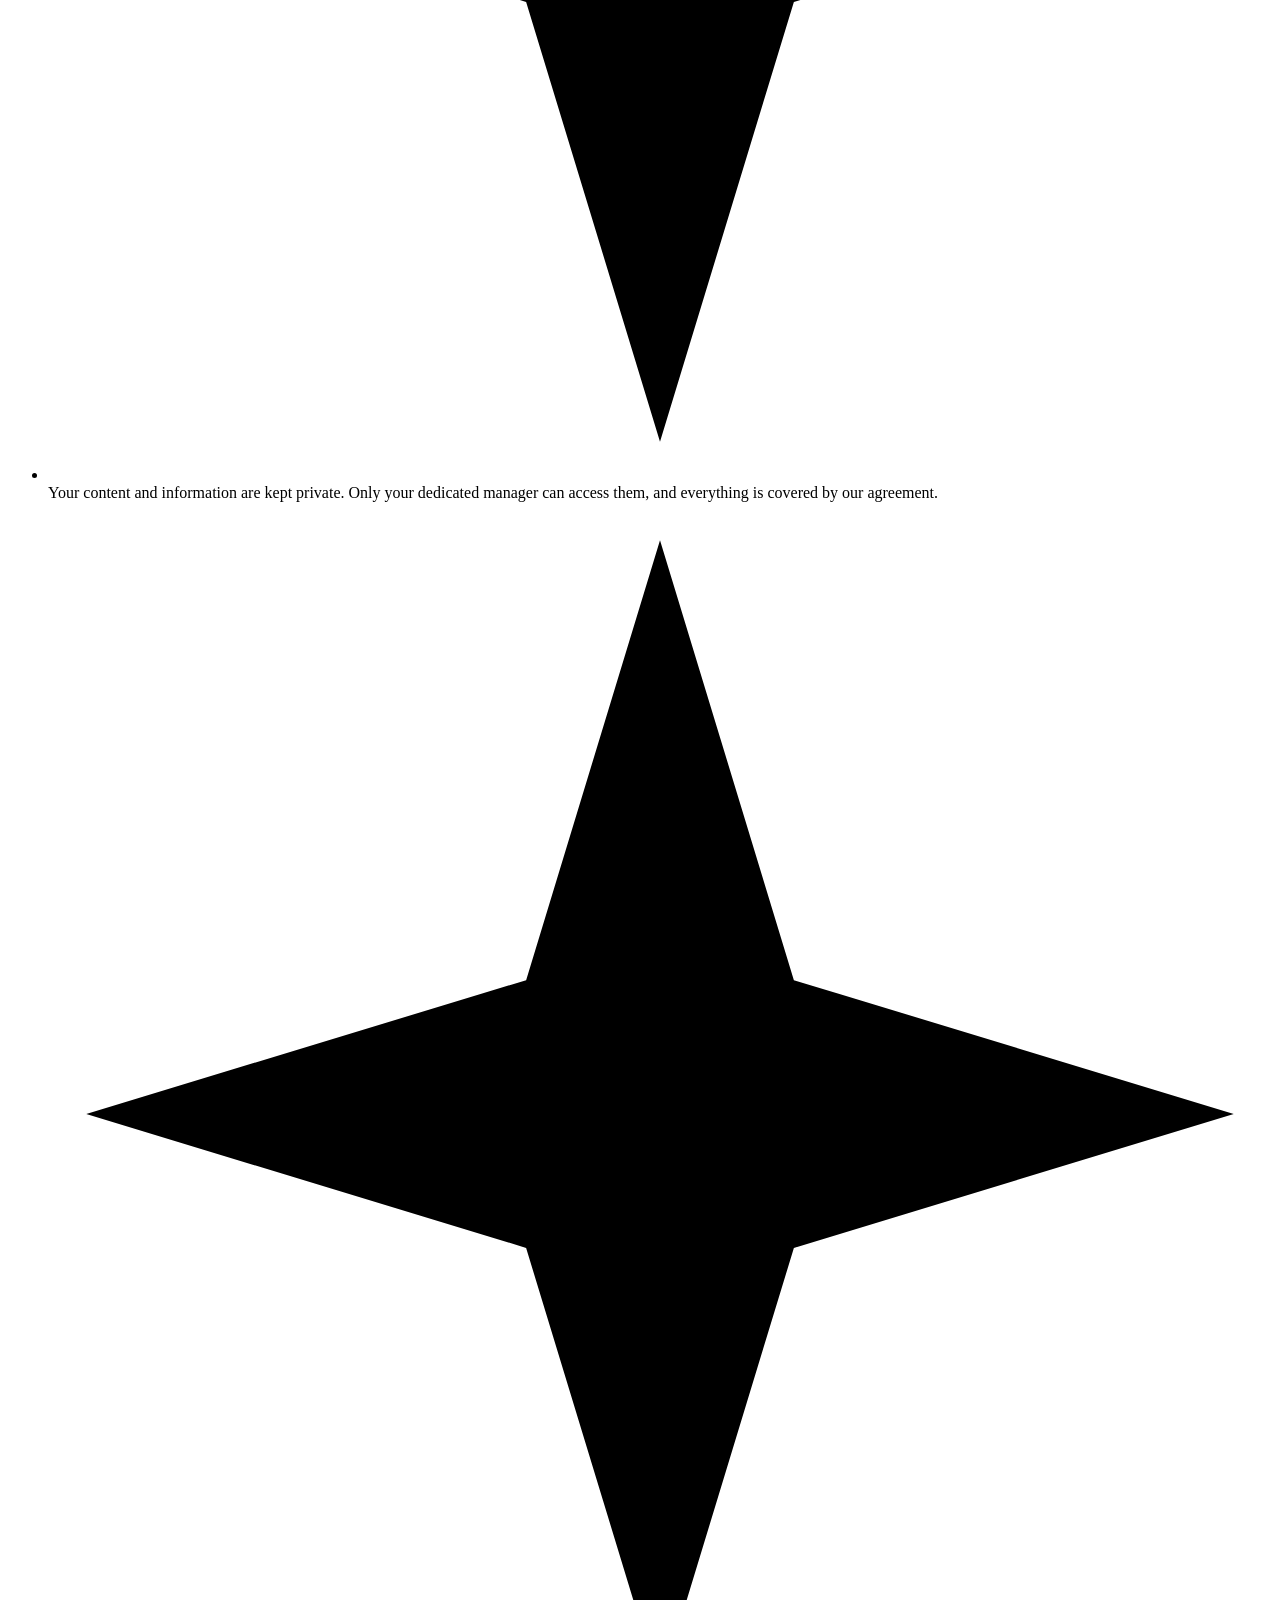
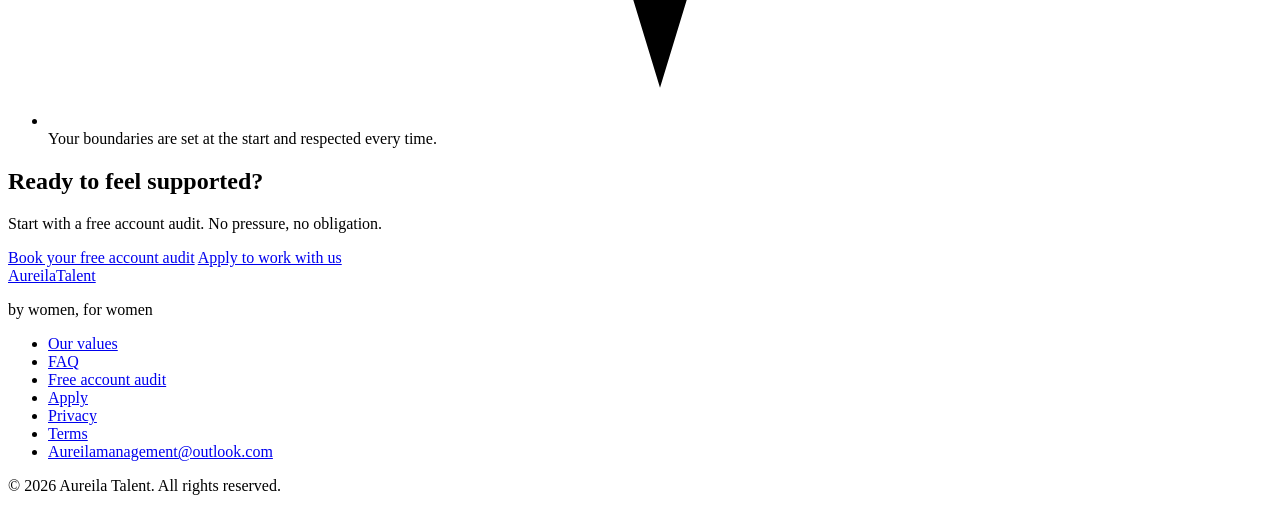
==== commit 1fe059c1: "Add files via upload" ====
--- a/index.html
+++ b/index.html
@@ -1,316 +1,122 @@
-<!DOCTYPE html>
-<html lang="en">
+<!doctype html>
+<html lang="en-GB">
 <head>
-<meta charset="UTF-8">
-<meta name="viewport" content="width=device-width, initial-scale=1.0">
-<title>Aureila Talent</title>
+<meta charset="utf-8">
+<meta name="viewport" content="width=device-width,initial-scale=1">
+<title>Aureila Talent | by women, for women</title>
+<meta name="description" content="An entirely female led creator management agency. Full management, DMCA takedown support and brand building, with your comfort first. Book a free account audit.">
+<meta name="theme-color" content="#0a080b">
+<link rel="icon" href="data:image/svg+xml,%3Csvg xmlns='http://www.w3.org/2000/svg' viewBox='0 0 32 32'%3E%3Cpath fill='%23ee86c4' d='M16 1l3.5 11.5L31 16l-11.5 3.5L16 31l-3.5-11.5L1 16l11.5-3.5z'/%3E%3C/svg%3E">
 <link rel="preconnect" href="https://fonts.googleapis.com">
 <link rel="preconnect" href="https://fonts.gstatic.com" crossorigin>
-<link href="https://fonts.googleapis.com/css2?family=Cormorant+Garamond:ital,wght@0,300;0,400;0,500;1,300;1,400&family=Inter:wght@300;400;500&display=swap" rel="stylesheet">
-<style>
-  *, *::before, *::after { box-sizing: border-box; margin: 0; padding: 0; }
-  :root {
-    --black: #0a0a0a;
-    --cream: #f5f0e8;
-    --white: #ffffff;
-    --gold: #b8973a;
-    --gold-subtle: rgba(184, 151, 58, 0.5);
-    --text-muted: #6b6457;
-    --border: rgba(255,255,255,0.08);
-    --border-gold: rgba(184, 151, 58, 0.18);
-  }
-  html { scroll-behavior: smooth; }
-  body { background: var(--black); color: var(--cream); font-family: 'Inter', sans-serif; font-weight: 300; font-size: 15px; line-height: 1.7; overflow-x: hidden; }
-
-  /* NAV */
-  nav { position: fixed; top: 0; left: 0; right: 0; z-index: 100; display: flex; align-items: center; justify-content: space-between; padding: 1.5rem 4rem; background: rgba(10,10,10,0.94); backdrop-filter: blur(12px); border-bottom: 0.5px solid var(--border); }
-  .nav-logo { font-family: 'Cormorant Garamond', serif; font-size: 1.1rem; font-weight: 400; letter-spacing: 0.3em; color: var(--white); text-decoration: none; text-transform: uppercase; }
-  .nav-logo span { color: var(--gold); font-size: 0.62rem; letter-spacing: 0.25em; display: block; margin-top: -2px; }
-  .nav-links { display: flex; gap: 2.5rem; list-style: none; }
-  .nav-links a { color: var(--cream); text-decoration: none; font-size: 0.72rem; letter-spacing: 0.15em; text-transform: uppercase; opacity: 0.55; transition: opacity 0.2s; }
-  .nav-links a:hover { opacity: 1; }
-  .nav-cta { opacity: 1 !important; color: var(--gold) !important; border: 0.5px solid var(--border-gold); padding: 0.45rem 1.2rem; transition: background 0.2s, color 0.2s !important; }
-  .nav-cta:hover { background: var(--gold) !important; color: var(--black) !important; }
-
-  /* LAYOUT */
-  section { padding: 7rem 4rem; max-width: 1200px; margin: 0 auto; }
-  .divider { width: 100%; height: 0.5px; background: var(--border); max-width: 1200px; margin: 0 auto; }
-
-  /* HERO */
-  #hero { min-height: 100vh; max-width: 100%; padding: 0; display: flex; align-items: center; justify-content: center; text-align: center; }
-  .hero-inner { padding: 0 2rem; }
-  .hero-eyebrow { font-size: 0.62rem; letter-spacing: 0.38em; text-transform: uppercase; color: var(--gold); margin-bottom: 2.5rem; }
-  .hero-headline { font-family: 'Cormorant Garamond', serif; font-size: clamp(4rem, 9vw, 7.5rem); font-weight: 300; line-height: 0.95; letter-spacing: 0.04em; color: var(--white); margin-bottom: 1.75rem; }
-  .hero-headline em { font-style: italic; color: var(--cream); }
-  .hero-sub { font-size: 0.88rem; color: var(--text-muted); max-width: 420px; margin: 0 auto 3.5rem; line-height: 1.85; }
-  .hero-divider { width: 1px; height: 56px; background: linear-gradient(to bottom, var(--gold), transparent); margin: 0 auto 2.5rem; }
-  .btn-primary { display: inline-block; background: transparent; border: 0.5px solid var(--border-gold); color: var(--gold); font-family: 'Inter', sans-serif; font-size: 0.68rem; letter-spacing: 0.22em; text-transform: uppercase; text-decoration: none; padding: 1rem 2.5rem; transition: background 0.25s, color 0.25s; }
-  .btn-primary:hover { background: var(--gold); color: var(--black); }
-
-  /* ABOUT */
-  #about { display: grid; grid-template-columns: 1fr 1fr; gap: 6rem; align-items: center; }
-  .about-label { font-size: 0.62rem; letter-spacing: 0.32em; text-transform: uppercase; color: var(--gold); margin-bottom: 1.5rem; }
-  .about-headline { font-family: 'Cormorant Garamond', serif; font-size: clamp(2.2rem, 4vw, 3.2rem); font-weight: 300; line-height: 1.12; color: var(--white); margin-bottom: 2rem; }
-  .about-headline em { font-style: italic; color: var(--cream); }
-  .about-body { color: var(--text-muted); line-height: 1.95; font-size: 0.88rem; }
-  .about-body p + p { margin-top: 1rem; }
-  .about-values { display: flex; flex-direction: column; gap: 1.75rem; }
-  .value-item { border-left: 0.5px solid var(--gold-subtle); padding-left: 1.5rem; }
-  .value-title { font-family: 'Cormorant Garamond', serif; font-size: 1.2rem; font-weight: 400; color: var(--white); margin-bottom: 0.3rem; }
-  .value-desc { font-size: 0.82rem; color: var(--text-muted); line-height: 1.75; }
-
-  /* SERVICES */
-  #services { text-align: center; }
-  .section-label { font-size: 0.62rem; letter-spacing: 0.32em; text-transform: uppercase; color: var(--gold); margin-bottom: 1rem; }
-  .section-headline { font-family: 'Cormorant Garamond', serif; font-size: clamp(2.2rem, 4vw, 3.2rem); font-weight: 300; color: var(--white); margin-bottom: 1rem; line-height: 1.12; }
-  .section-headline em { font-style: italic; color: var(--cream); }
-  .section-sub { font-size: 0.85rem; color: var(--text-muted); max-width: 480px; margin: 0 auto 4rem; line-height: 1.85; }
-  .services-grid { display: grid; grid-template-columns: repeat(3, 1fr); border: 0.5px solid var(--border); }
-  .service-card { padding: 2.5rem 2rem; border-right: 0.5px solid var(--border); border-bottom: 0.5px solid var(--border); text-align: left; transition: background 0.2s; }
-  .service-card:nth-child(3n) { border-right: none; }
-  .service-card:nth-last-child(-n+3) { border-bottom: none; }
-  .service-card:hover { background: rgba(255,255,255,0.02); }
-  .service-num { font-family: 'Cormorant Garamond', serif; font-size: 2.2rem; color: var(--gold); opacity: 0.25; line-height: 1; margin-bottom: 1rem; }
-  .service-title { font-family: 'Cormorant Garamond', serif; font-size: 1.35rem; font-weight: 400; color: var(--white); margin-bottom: 0.75rem; }
-  .service-desc { font-size: 0.82rem; color: var(--text-muted); line-height: 1.8; }
-
-  /* CAREERS */
-  #careers { text-align: center; }
-  .careers-grid { display: grid; grid-template-columns: repeat(2, 1fr); border: 0.5px solid var(--border); margin-top: 3rem; text-align: left; }
-  .career-item { padding: 2.25rem 2.5rem; border-right: 0.5px solid var(--border); border-bottom: 0.5px solid var(--border); }
-  .career-item:nth-child(2n) { border-right: none; }
-  .career-item:nth-last-child(-n+2) { border-bottom: none; }
-  .career-role { font-family: 'Cormorant Garamond', serif; font-size: 1.3rem; color: var(--white); margin-bottom: 0.4rem; }
-  .career-type { font-size: 0.62rem; letter-spacing: 0.2em; text-transform: uppercase; color: var(--gold); margin-bottom: 0.75rem; }
-  .career-desc { font-size: 0.82rem; color: var(--text-muted); line-height: 1.75; }
-
-  /* APPLY */
-  #apply { max-width: 660px; }
-  .form-group { margin-bottom: 1.75rem; }
-  .form-label { display: block; font-size: 0.68rem; letter-spacing: 0.15em; text-transform: uppercase; color: var(--white); opacity: 0.7; margin-bottom: 0.65rem; }
-  .form-label span { opacity: 0.5; font-size: 0.62rem; }
-  .form-input, .form-textarea, .form-select { width: 100%; background: transparent; border: none; border-bottom: 0.5px solid var(--border); color: var(--cream); font-family: 'Inter', sans-serif; font-size: 0.9rem; font-weight: 300; padding: 0.75rem 0; outline: none; transition: border-color 0.2s; appearance: none; }
-  .form-input:focus, .form-textarea:focus, .form-select:focus { border-bottom-color: rgba(255,255,255,0.3); }
-  .form-input::placeholder, .form-textarea::placeholder { color: rgba(107,100,87,0.45); }
-  .form-textarea { resize: none; min-height: 90px; line-height: 1.75; }
-  .form-select option { background: #111; color: var(--cream); }
-  .form-submit { display: inline-block; background: transparent; border: 0.5px solid var(--border-gold); color: var(--gold); font-family: 'Inter', sans-serif; font-size: 0.68rem; letter-spacing: 0.22em; text-transform: uppercase; padding: 1rem 3rem; cursor: pointer; transition: background 0.25s, color 0.25s; margin-top: 0.75rem; }
-  .form-submit:hover { background: var(--gold); color: var(--black); }
-  .form-note { font-size: 0.75rem; color: var(--text-muted); margin-top: 1.25rem; line-height: 1.7; }
-
-  /* FOOTER */
-  footer { border-top: 0.5px solid var(--border); padding: 3rem 4rem; display: flex; align-items: center; justify-content: space-between; }
-  .footer-logo { font-family: 'Cormorant Garamond', serif; font-size: 0.85rem; letter-spacing: 0.3em; text-transform: uppercase; color: var(--white); opacity: 0.3; }
-  .footer-note { font-size: 0.7rem; color: var(--text-muted); }
-  .footer-links { display: flex; gap: 2rem; list-style: none; }
-  .footer-links a { font-size: 0.7rem; color: var(--text-muted); text-decoration: none; letter-spacing: 0.1em; text-transform: uppercase; transition: color 0.2s; }
-  .footer-links a:hover { color: var(--white); }
-
-  @media (max-width: 768px) {
-    nav { padding: 1.25rem 1.5rem; }
-    .nav-links { gap: 1rem; }
-    section { padding: 4.5rem 1.5rem; }
-    #about { grid-template-columns: 1fr; gap: 3rem; }
-    .services-grid { grid-template-columns: 1fr; }
-    .service-card { border-right: none !important; }
-    .careers-grid { grid-template-columns: 1fr; }
-    .career-item { border-right: none !important; }
-    footer { flex-direction: column; gap: 1.5rem; text-align: center; padding: 2rem 1.5rem; }
-  }
-</style>
+<link href="https://fonts.googleapis.com/css2?family=Alex+Brush&family=Bodoni+Moda:ital,wght@0,500;0,600;0,700;1,500&family=Cormorant+Garamond:ital,wght@1,500&family=Work+Sans:wght@400;500;600&display=swap" rel="stylesheet">
+<link rel="stylesheet" href="css/style.css">
 </head>
 <body>
+<a class="skip" href="#main">Skip to content</a>
+<canvas id="stars" aria-hidden="true"></canvas>
+<header class="site-header">
+  <div class="wrap bar">
+    <a class="brand" href="index.html" aria-label="Aureila Talent, home"><span class="b1">Aureila</span><span class="b2">Talent</span></a>
+    <button class="nav-toggle" aria-expanded="false" aria-controls="nav">Menu</button>
+    <nav class="nav" id="nav" aria-label="Main"><a href="index.html" aria-current="page">Home</a><a href="values.html">Our values</a><a href="faq.html">FAQ</a><a href="apply.html" class="btn btn-ghost small">Apply to work with us</a><a href="audit.html" class="btn btn-primary small">Free account audit</a></nav>
+  </div>
+</header>
+<main id="main">
 
-<nav>
-  <a href="#hero" class="nav-logo">Aureila<span>Talent</span></a>
-  <ul class="nav-links">
-    <li><a href="#about">About</a></li>
-    <li><a href="#services">Services</a></li>
-    <li><a href="#careers">Careers</a></li>
-    <li><a href="#apply" class="nav-cta">Apply</a></li>
-  </ul>
-</nav>
-
-<div id="hero">
-  <div class="hero-inner">
-    <p class="hero-eyebrow">Female-led creator management</p>
-    <h1 class="hero-headline">Your talent.<br><em>Our dedication.</em></h1>
-    <p class="hero-sub">We work with a select number of creators at a time — because you deserve an agency that actually knows your name.</p>
-    <div class="hero-divider"></div>
-    <a href="#apply" class="btn-primary">Work with us</a>
-  </div>
-</div>
-
-<div class="divider"></div>
-
-<section id="about">
-  <div>
-    <p class="about-label">Who we are</p>
-    <h2 class="about-headline">Built by someone who <em>refused</em> to accept the standard.</h2>
-    <div class="about-body">
-      <p>Most agencies treat creators like a number on a spreadsheet. High splits, vague contracts, and a team that disappears after onboarding.</p>
-      <p>Aureila exists because that isn't good enough. We are full-service, female-led, and built around one belief — that your success should never come at the cost of your comfort.</p>
-      <p>You can have boundaries and still build an empire.</p>
-    </div>
-  </div>
-  <div class="about-values">
-    <div class="value-item">
-      <p class="value-title">Creator-first, always</p>
-      <p class="value-desc">Every decision we make starts with what's best for you — not what's easiest for us.</p>
-    </div>
-    <div class="value-item">
-      <p class="value-title">Transparent by default</p>
-      <p class="value-desc">Fair splits. Clear contracts. No hidden clauses, no pressure, no surprises.</p>
-    </div>
-    <div class="value-item">
-      <p class="value-title">Boundaries are not barriers</p>
-      <p class="value-desc">Saying no to content you're uncomfortable with will never affect how hard we work for you.</p>
-    </div>
-    <div class="value-item">
-      <p class="value-title">Limited roster, full attention</p>
-      <p class="value-desc">We work with a small number of creators so that every single one gets our full focus.</p>
+<section class="hero">
+  <div class="wrap">
+    <div class="reveal">
+      <span class="kicker">by women, for women</span>
+      <h1>Grow your page <em>without giving up your comfort.</em></h1>
+      <p class="lead">Aureila Talent is an entirely female led agency offering full management for female creators, from fan conversations and content direction to brand building and leak protection. Your comfort is the whole purpose.</p>
+      <div class="cta">
+        <a class="btn btn-primary" href="audit.html">Book your free account audit</a>
+        <a class="btn btn-ghost" href="apply.html">Apply to work with us</a>
+      </div>
     </div>
   </div>
 </section>
 
-<div class="divider"></div>
+<section class="panel-pink">
+  <div class="wrap inner reveal">
+    <img class="logo-img" src="img/logo.png" alt="Aureila Talent, by women, for women" width="1400" height="647">
+    <p>Entirely female owned and run. Every creator we work with is a woman, and every decision starts with how safe and comfortable you feel.</p>
+  </div>
+</section>
 
 <section id="services">
-  <p class="section-label">What we offer</p>
-  <h2 class="section-headline">Full-service management.<br><em>Nothing left to chance.</em></h2>
-  <p class="section-sub">We handle the strategy, the growth, and the day-to-day so you can focus on creating.</p>
-  <div class="services-grid">
-    <div class="service-card">
-      <div class="service-num">01</div>
-      <p class="service-title">Growth & Traffic</p>
-      <p class="service-desc">Reddit strategy, platform growth, audience acquisition and funnel optimisation. We find your people and bring them to you.</p>
+  <div class="wrap">
+    <div class="center reveal">
+      <span class="kicker">what we do</span>
+      <h2>Full management, <em>done kindly</em></h2>
+      <p class="lead">We chat on your profile, market you, build your brand and make your audience fall in love with you, driving traffic and increasing your growth.</p>
     </div>
-    <div class="service-card">
-      <div class="service-num">02</div>
-      <p class="service-title">Content Strategy</p>
-      <p class="service-desc">Content calendars, posting schedules, and creative direction tailored to your brand and your boundaries.</p>
+    <div class="grid g3" style="margin-top:2.4rem"><div class="card reveal"><svg class="ico" viewBox="0 0 32 32" aria-hidden="true"><path d="M16 1l3.5 11.5L31 16l-11.5 3.5L16 31l-3.5-11.5L1 16l11.5-3.5z"/></svg><h3>Fan conversations</h3><p>We chat on your profile, so your audience feels looked after and you get your time back.</p></div><div class="card reveal"><svg class="ico" viewBox="0 0 32 32" aria-hidden="true"><path d="M16 1l3.5 11.5L31 16l-11.5 3.5L16 31l-3.5-11.5L1 16l11.5-3.5z"/></svg><h3>Marketing and growth</h3><p>We market you across your platforms and drive the right audience to your page.</p></div><div class="card reveal"><svg class="ico" viewBox="0 0 32 32" aria-hidden="true"><path d="M16 1l3.5 11.5L31 16l-11.5 3.5L16 31l-3.5-11.5L1 16l11.5-3.5z"/></svg><h3>Brand building</h3><p>We build you a brand, not just traffic, so your audience falls in love with you and stays.</p></div><div class="card reveal"><svg class="ico" viewBox="0 0 32 32" aria-hidden="true"><path d="M16 1l3.5 11.5L31 16l-11.5 3.5L16 31l-3.5-11.5L1 16l11.5-3.5z"/></svg><h3>Content direction and planning</h3><p>A clear plan you can keep up with, shaped around what you are happy to create.</p></div><div class="card reveal"><svg class="ico" viewBox="0 0 32 32" aria-hidden="true"><path d="M16 1l3.5 11.5L31 16l-11.5 3.5L16 31l-3.5-11.5L1 16l11.5-3.5z"/></svg><h3>Leak protection and DMCA takedowns</h3><p>We monitor for leaked content and file DMCA takedown requests on your behalf, so you are never left chasing it alone.</p></div><div class="card reveal"><svg class="ico" viewBox="0 0 32 32" aria-hidden="true"><path d="M16 1l3.5 11.5L31 16l-11.5 3.5L16 31l-3.5-11.5L1 16l11.5-3.5z"/></svg><h3>Comfort first</h3><p>Your boundaries are agreed at the start and followed throughout. They are never up for negotiation.</p></div></div>
+  </div>
+</section>
+
+<section id="how">
+  <div class="wrap">
+    <div class="reveal">
+      <span class="kicker">how it works</span>
+      <h2>Four simple steps</h2>
     </div>
-    <div class="service-card">
-      <div class="service-num">03</div>
-      <p class="service-title">Chat Management</p>
-      <p class="service-desc">A dedicated team handling your audience interactions — keeping engagement high and income consistent, around the clock.</p>
-    </div>
-    <div class="service-card">
-      <div class="service-num">04</div>
-      <p class="service-title">Brand Development</p>
-      <p class="service-desc">From your persona to your aesthetic — we help you build something that's distinctly, recognisably you.</p>
-    </div>
-    <div class="service-card">
-      <div class="service-num">05</div>
-      <p class="service-title">Revenue Optimisation</p>
-      <p class="service-desc">Pricing strategy, upsells, and audience retention — maximising the value of what you already have.</p>
-    </div>
-    <div class="service-card">
-      <div class="service-num">06</div>
-      <p class="service-title">Creator Protection</p>
-      <p class="service-desc">DMCA takedowns, content watermarking, account security and audience screening. We keep you safe.</p>
+    <div class="steps reveal">
+      <div class="step"><h3>Book your free audit</h3><p>Book your free 15 minute account audit in a couple of minutes.</p></div>
+      <div class="step"><h3>We reach out</h3><p>We contact you using the details you gave us, with what is holding back your growth on your main traffic platform.</p></div>
+      <div class="step"><h3>We have a call</h3><p>We hop on a call to talk through how we can help you.</p></div>
+      <div class="step"><h3>Become a client</h3><p>We go through the agreement together, and you become an Aureila client.</p></div>
     </div>
   </div>
 </section>
 
-<div class="divider"></div>
-
-<section id="careers">
-  <p class="section-label">Careers</p>
-  <h2 class="section-headline">Join the <em>team</em> behind the team.</h2>
-  <p class="section-sub">We're always looking for talented, discreet, and driven people to grow with us.</p>
-  <div class="careers-grid">
-    <div class="career-item">
-      <p class="career-role">Chat Manager</p>
-      <p class="career-type">Remote · Part-time or Full-time</p>
-      <p class="career-desc">Experienced communicators who know how to build genuine audience connections, drive engagement, and represent creators with care and consistency.</p>
-    </div>
-    <div class="career-item">
-      <p class="career-role">Traffic & Growth Specialist</p>
-      <p class="career-type">Remote · Freelance</p>
-      <p class="career-desc">Reddit growth, social media traffic strategy, and funnel building. You know how to find an audience and move them.</p>
-    </div>
-    <div class="career-item">
-      <p class="career-role">Creator Manager</p>
-      <p class="career-type">Remote · Part-time</p>
-      <p class="career-desc">The main point of contact for a roster of creators. Organised, empathetic, solutions-focused. You understand this industry and you care about the people in it.</p>
-    </div>
-    <div class="career-item">
-      <p class="career-role">General Enquiry</p>
-      <p class="career-type">Remote · Open</p>
-      <p class="career-desc">Don't see your role? If you think you belong here, reach out. We're building something and we're open to people who get it.</p>
+<section class="trust">
+  <div class="wrap">
+    <div class="reveal">
+      <span class="kicker">private by design</span>
+      <h2>Your privacy and your boundaries, <em>protected</em></h2>
+      <ul>
+        <li><svg class="" viewBox="0 0 32 32" aria-hidden="true"><path d="M16 1l3.5 11.5L31 16l-11.5 3.5L16 31l-3.5-11.5L1 16l11.5-3.5z"/></svg><span>Anonymous creators are welcome. You never have to show your face.</span></li>
+        <li><svg class="" viewBox="0 0 32 32" aria-hidden="true"><path d="M16 1l3.5 11.5L31 16l-11.5 3.5L16 31l-3.5-11.5L1 16l11.5-3.5z"/></svg><span>Your content and information are kept private. Only your dedicated manager can access them, and everything is covered by our agreement.</span></li>
+        <li><svg class="" viewBox="0 0 32 32" aria-hidden="true"><path d="M16 1l3.5 11.5L31 16l-11.5 3.5L16 31l-3.5-11.5L1 16l11.5-3.5z"/></svg><span>Your boundaries are set at the start and respected every time.</span></li>
+      </ul>
     </div>
   </div>
-  <p style="margin-top: 2rem; font-size: 0.8rem; color: var(--text-muted);">To apply for a team role, email <span style="color: var(--gold);">team@aureilatalent.com</span> with your experience and what you're looking for.</p>
 </section>
 
-<div class="divider"></div>
-
-<section id="apply">
-  <p class="section-label">Work with Aureila Talent</p>
-  <h2 class="section-headline">Let's talk about<br><em>what you're building.</em></h2>
-  <p class="section-sub" style="text-align:left; margin-left:0;">We work with a limited number of creators at a time. Please tell us about yourself below and we'll be in touch within 24 hours. Everything you share is completely confidential.</p>
-
-  <form onsubmit="handleSubmit(event)" style="margin-top: 2.5rem;">
-    <div class="form-group">
-      <label class="form-label" for="f-name">What's your name? <span>*</span></label>
-      <input class="form-input" type="text" id="f-name" required placeholder="Your name">
+<section class="banner">
+  <div class="narrow reveal">
+    <h2>Ready to feel supported?</h2>
+    <p class="lead">Start with a free account audit. No pressure, no obligation.</p>
+    <div class="cta">
+      <a class="btn btn-primary" href="audit.html">Book your free account audit</a>
+      <a class="btn btn-ghost" href="apply.html">Apply to work with us</a>
     </div>
-    <div class="form-group">
-      <label class="form-label" for="f-email">What's your email address? <span>*</span></label>
-      <input class="form-input" type="email" id="f-email" required placeholder="your@email.com">
+  </div>
+</section>
+</main>
+<footer class="site-footer">
+  <div class="wrap">
+    <div class="foot">
+      <div>
+        <a class="brand" href="index.html"><span class="b1">Aureila</span><span class="b2">Talent</span></a>
+        <p class="slogan">by women, for women</p>
+      </div>
+      <ul>
+        <li><a href="values.html">Our values</a></li>
+        <li><a href="faq.html">FAQ</a></li>
+        <li><a href="audit.html">Free account audit</a></li>
+        <li><a href="apply.html">Apply</a></li>
+        <li><a href="privacy.html">Privacy</a></li>
+        <li><a href="terms.html">Terms</a></li>
+        <li><a href="mailto:Aureilamanagement@outlook.com">Aureilamanagement@outlook.com</a></li>
+      </ul>
     </div>
-    <div class="form-group">
-      <label class="form-label" for="f-handle">What is your Instagram / TikTok handle? <span>*</span></label>
-      <input class="form-input" type="text" id="f-handle" required placeholder="@yourhandle">
-    </div>
-    <div class="form-group">
-      <label class="form-label" for="f-income">What is your approximate monthly income so far? <span>*</span></label>
-      <select class="form-select" id="f-income" required>
-        <option value="" disabled selected>Select a range</option>
-        <option>Just starting out — under £500/month</option>
-        <option>£500 – £1,500/month</option>
-        <option>£1,500 – £3,000/month</option>
-        <option>£3,000 – £5,000/month</option>
-        <option>£5,000+/month</option>
-        <option>Prefer not to say</option>
-      </select>
-    </div>
-    <div class="form-group">
-      <label class="form-label" for="f-about">Tell us about yourself and your brand <span>*</span></label>
-      <textarea class="form-textarea" id="f-about" required placeholder="Who are you, what do you create, what makes you different..."></textarea>
-    </div>
-    <div class="form-group">
-      <label class="form-label" for="f-goals">What are your current goals, and what do you feel is limiting your growth right now? <span>*</span></label>
-      <textarea class="form-textarea" id="f-goals" required placeholder="Be as honest as you like — this helps us understand if we're the right fit for each other."></textarea>
-    </div>
-    <div class="form-group">
-      <label class="form-label" for="f-ref">How did you find Aureila? <span style="opacity:0.45; font-size:0.62rem; text-transform:none; letter-spacing:0;">(optional)</span></label>
-      <input class="form-input" type="text" id="f-ref" placeholder="Instagram, referral, Reddit...">
-    </div>
-    <button type="submit" class="form-submit">Submit application</button>
-    <p class="form-note">We review every application personally. If we think we're a good fit, you'll hear from us within 24 hours.</p>
-  </form>
-</section>
-
-<footer>
-  <p class="footer-logo">Aureila Talent</p>
-  <p class="footer-note">© 2026 Aureila Talent. All rights reserved.</p>
-  <ul class="footer-links">
-    <li><a href="https://instagram.com/aureilamanagement" target="_blank">Instagram</a></li>
-    <li><a href="mailto:hello@aureilatalent.com">Contact</a></li>
-  </ul>
+    <p class="fine">&copy; <span data-year>2026</span> Aureila Talent. All rights reserved.</p>
+  </div>
 </footer>
-
-<script>
-function handleSubmit(e) {
-  e.preventDefault();
-  const btn = e.target.querySelector('.form-submit');
-  btn.textContent = "Submitted — we'll be in touch.";
-  btn.style.background = 'var(--gold)';
-  btn.style.color = 'var(--black)';
-  btn.disabled = true;
-}
-</script>
+<script src="js/config.js"></script>
+<script src="js/main.js"></script>
 </body>
 </html>
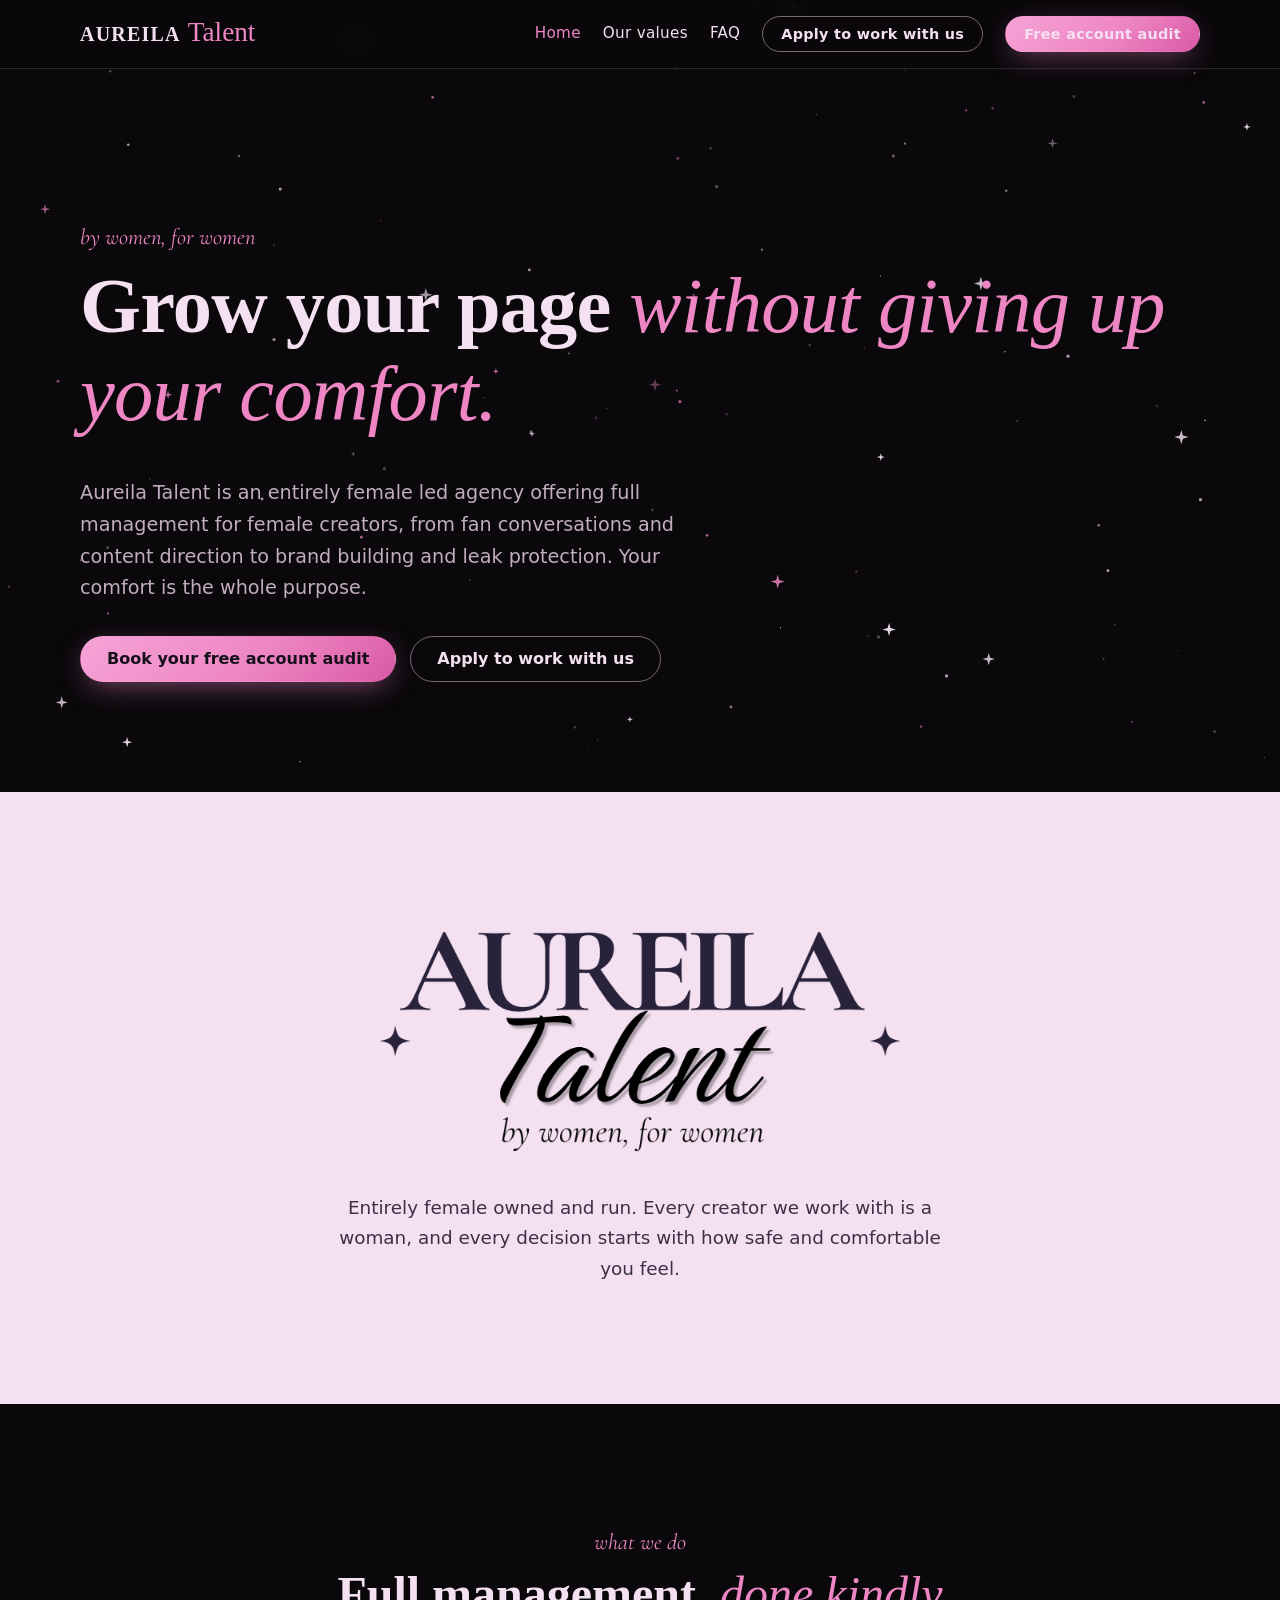
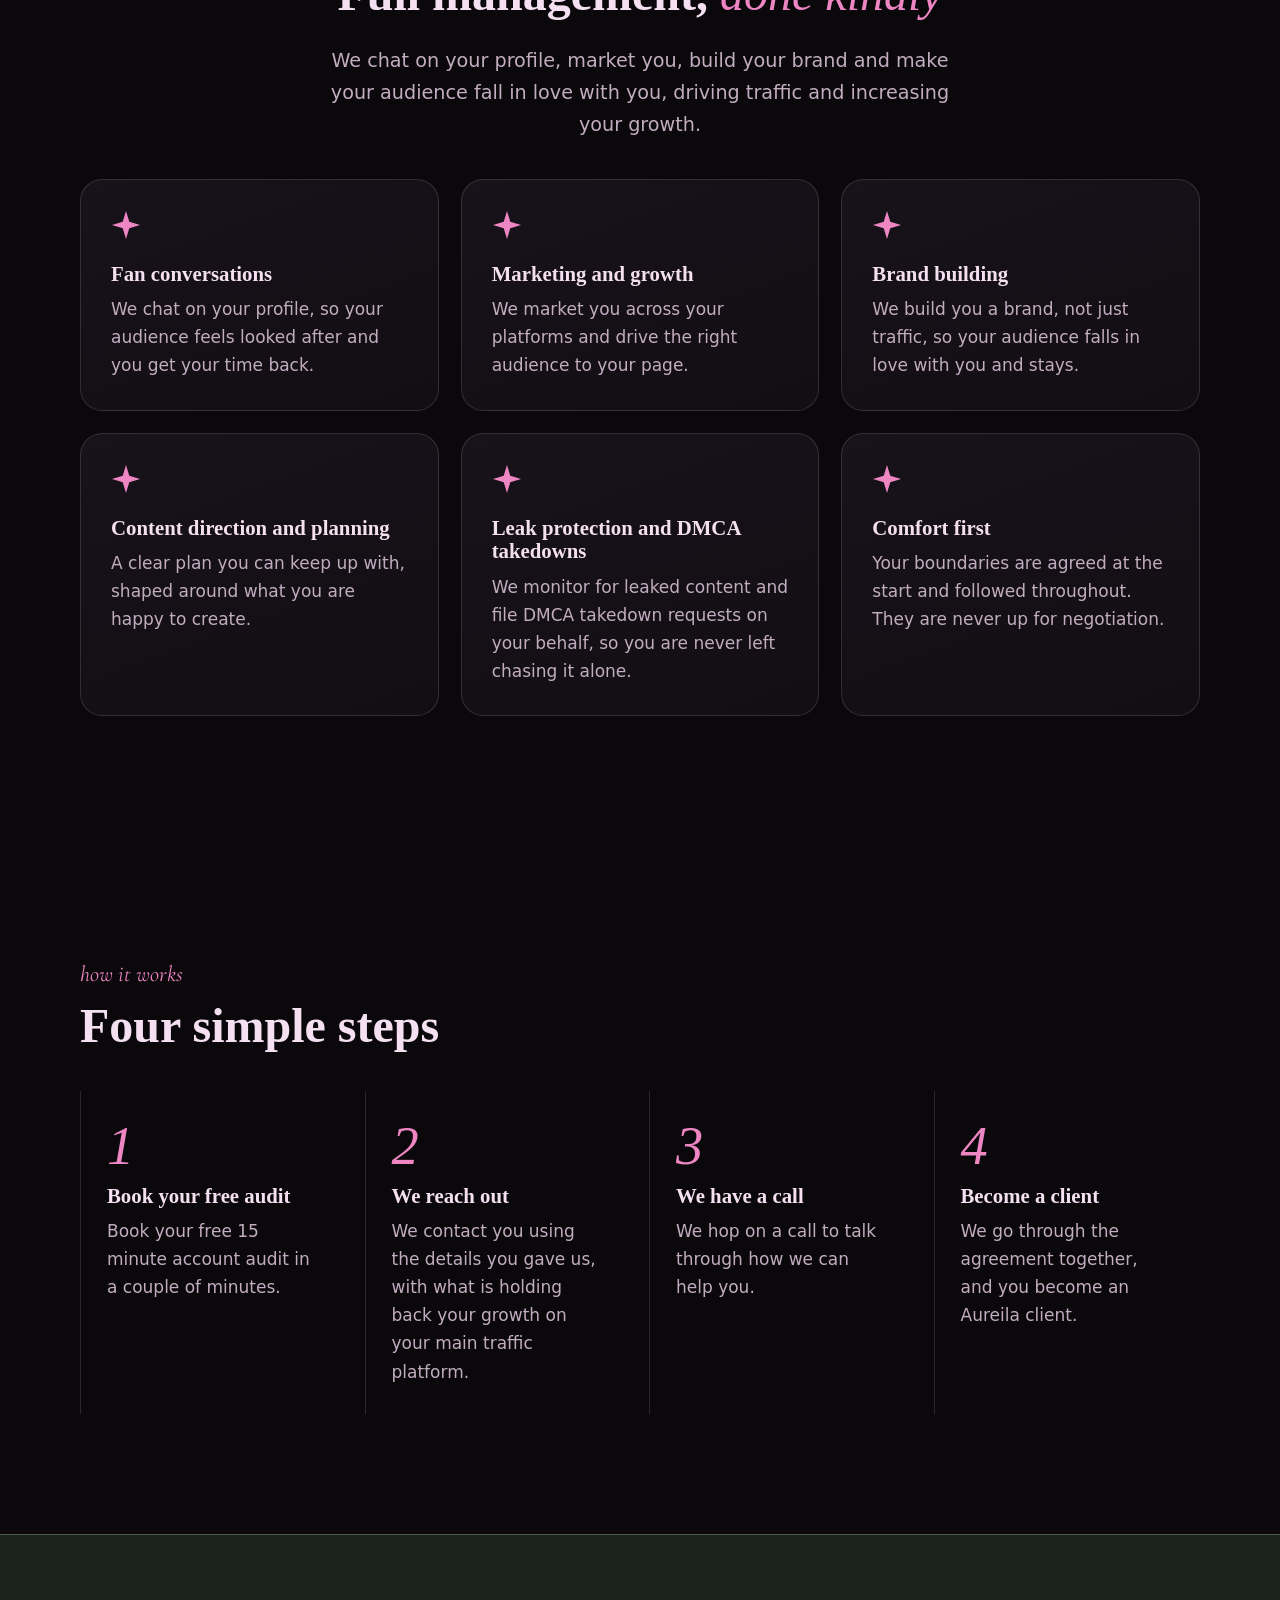
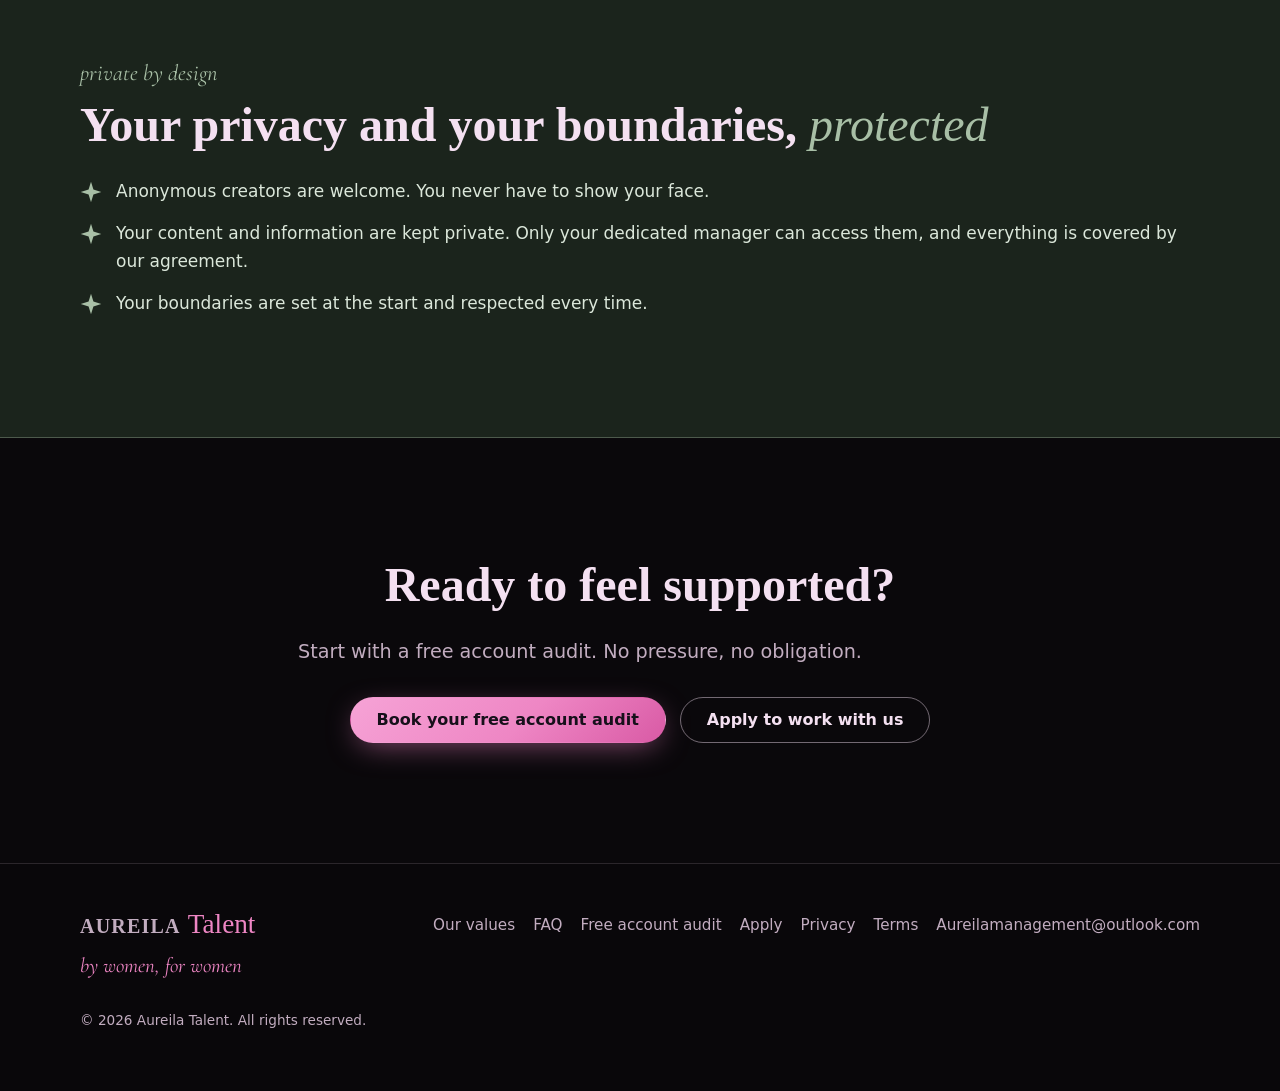
==== commit 1a999637: "Add files via upload" ====
--- a/index.html
+++ b/index.html
@@ -10,7 +10,7 @@
 <link rel="preconnect" href="https://fonts.googleapis.com">
 <link rel="preconnect" href="https://fonts.gstatic.com" crossorigin>
 <link href="https://fonts.googleapis.com/css2?family=Alex+Brush&family=Bodoni+Moda:ital,wght@0,500;0,600;0,700;1,500&family=Cormorant+Garamond:ital,wght@1,500&family=Work+Sans:wght@400;500;600&display=swap" rel="stylesheet">
-<link rel="stylesheet" href="css/style.css">
+<link rel="stylesheet" href="style.css">
 </head>
 <body>
 <a class="skip" href="#main">Skip to content</a>
@@ -40,7 +40,7 @@
 
 <section class="panel-pink">
   <div class="wrap inner reveal">
-    <img class="logo-img" src="img/logo.png" alt="Aureila Talent, by women, for women" width="1400" height="647">
+    <img class="logo-img" src="logo.png" alt="Aureila Talent, by women, for women" width="1400" height="647">
     <p>Entirely female owned and run. Every creator we work with is a woman, and every decision starts with how safe and comfortable you feel.</p>
   </div>
 </section>
@@ -116,7 +116,7 @@
     <p class="fine">&copy; <span data-year>2026</span> Aureila Talent. All rights reserved.</p>
   </div>
 </footer>
-<script src="js/config.js"></script>
-<script src="js/main.js"></script>
+<script src="config.js"></script>
+<script src="main.js"></script>
 </body>
 </html>
--- a/style.css
+++ b/style.css
@@ -0,0 +1,212 @@
+:root{
+  --black:#0a080b;--ink:#130f15;--card:#1a141c;
+  --pink:#f4e0f1;--rose:#ee86c4;--rose-deep:#d95aa5;--plum:#2a2238;
+  --sage:#a8bfa6;--sage-ink:#1c261c;--sage-bg:#1b241c;
+  --muted:#c2adc0;--line:rgba(244,224,241,.14);
+  --serif:'Bodoni Moda',Georgia,serif;
+  --sans:'Work Sans',system-ui,sans-serif;
+  --script:'Alex Brush','Snell Roundhand',cursive;
+  --ital:'Cormorant Garamond',Georgia,serif;
+  --r:22px;
+}
+*{box-sizing:border-box}
+html{scroll-behavior:smooth}
+body{margin:0;background:var(--black);color:var(--pink);font:400 17px/1.65 var(--sans);-webkit-font-smoothing:antialiased;overflow-x:hidden}
+img,svg{max-width:100%}
+a{color:var(--rose);text-decoration-thickness:1px;text-underline-offset:3px}
+a:hover{color:var(--pink)}
+#stars{position:fixed;inset:0;z-index:0;pointer-events:none}
+.skip{position:absolute;left:-999px;top:0;background:var(--rose);color:var(--black);padding:10px 16px;z-index:100}
+.skip:focus{left:10px;top:10px}
+header,main,footer{position:relative;z-index:1}
+.wrap{width:min(1120px,100% - 40px);margin-inline:auto}
+.narrow{width:min(760px,100% - 40px);margin-inline:auto}
+
+/* brand lockup */
+.brand{display:inline-flex;align-items:baseline;gap:.45rem;text-decoration:none;color:var(--pink)}
+.brand .b1{font-family:var(--serif);font-weight:700;letter-spacing:.06em;font-size:1.25rem;text-transform:uppercase}
+.brand .b2{font-family:var(--script);font-size:1.7rem;color:var(--rose);line-height:1}
+.lockup{display:inline-flex;flex-direction:column;align-items:center;color:var(--plum)}
+.lockup .b1{font-family:var(--serif);font-weight:700;text-transform:uppercase;letter-spacing:.02em;font-size:clamp(2.6rem,9vw,5.6rem);line-height:1}
+.lockup .b2{font-family:var(--script);font-size:clamp(3rem,10vw,6.2rem);line-height:.8;margin-top:-.28em;color:#14101a;text-shadow:2px 3px 0 rgba(42,34,56,.18)}
+.lockup .tag{font-family:var(--ital);font-style:italic;font-size:clamp(1.2rem,3vw,1.7rem);margin-top:.6rem;color:#14101a}
+.lockup .sp{position:absolute;width:26px;height:26px;fill:var(--plum)}
+
+/* header */
+.site-header{position:sticky;top:0;z-index:50;background:rgba(10,8,11,.78);backdrop-filter:blur(14px);-webkit-backdrop-filter:blur(14px);border-bottom:1px solid var(--line)}
+.bar{display:flex;align-items:center;justify-content:space-between;height:68px;gap:16px}
+.nav{display:flex;align-items:center;gap:22px}
+.nav a{color:var(--pink);text-decoration:none;font-size:.95rem;letter-spacing:.02em}
+.nav a:hover,.nav a[aria-current="page"]{color:var(--rose)}
+.nav .btn{font-size:.9rem}
+.nav-toggle{display:none;background:none;border:1px solid var(--line);color:var(--pink);border-radius:12px;padding:8px 12px;font:inherit;cursor:pointer}
+
+/* buttons */
+.btn{display:inline-flex;align-items:center;justify-content:center;gap:.5rem;padding:14px 26px;border-radius:999px;font:600 1rem/1 var(--sans);text-decoration:none;border:1.5px solid transparent;cursor:pointer;transition:transform .2s,box-shadow .2s,background .2s,color .2s}
+.btn-primary{background:linear-gradient(135deg,#f6a3d6,var(--rose) 55%,var(--rose-deep));color:#16101a;box-shadow:0 8px 30px -8px rgba(238,134,196,.6)}
+.btn-primary:hover{transform:translateY(-2px);color:#16101a;box-shadow:0 12px 36px -8px rgba(238,134,196,.8)}
+.btn-ghost{border-color:rgba(244,224,241,.45);color:var(--pink);background:transparent}
+.btn-ghost:hover{background:var(--pink);color:var(--black)}
+.btn.small{padding:10px 18px;font-size:.9rem}
+.btn:focus-visible,a:focus-visible,summary:focus-visible,button:focus-visible,input:focus-visible,select:focus-visible,textarea:focus-visible{outline:2px solid var(--pink);outline-offset:3px}
+
+/* type */
+h1,h2,h3{font-family:var(--serif);font-weight:600;line-height:1.12;margin:0 0 .5em}
+h1{font-size:clamp(2.5rem,6.6vw,4.9rem);letter-spacing:-.01em}
+h2{font-size:clamp(1.9rem,4.2vw,3rem)}
+h3{font-size:1.3rem}
+h1 em,h2 em{font-style:italic;color:var(--rose);font-weight:500}
+p{margin:0 0 1em}
+.kicker{font-family:var(--ital);font-style:italic;font-size:1.4rem;color:var(--rose);margin-bottom:.4rem;display:block}
+.lead{font-size:1.2rem;color:var(--muted);max-width:640px}
+.center{text-align:center}
+.center .lead{margin-inline:auto}
+
+/* sections */
+section{padding:clamp(64px,10vw,120px) 0}
+.hero{padding-top:clamp(70px,12vw,150px);padding-bottom:clamp(60px,9vw,110px)}
+.hero .cta{display:flex;flex-wrap:wrap;gap:14px;margin-top:2rem}
+.page-hero{padding:clamp(60px,9vw,110px) 0 30px}
+.grid{display:grid;gap:22px}
+.g3{grid-template-columns:repeat(auto-fit,minmax(290px,1fr))}
+.card{background:linear-gradient(160deg,rgba(26,20,28,.92),rgba(19,15,21,.92));border:1px solid var(--line);border-radius:var(--r);padding:30px;transition:transform .3s,border-color .3s}
+.card:hover{transform:translateY(-4px);border-color:rgba(238,134,196,.5)}
+.card .ico{width:30px;height:30px;fill:var(--rose);margin-bottom:14px}
+.card p{color:var(--muted);margin:0}
+
+/* pink panel */
+.panel-pink{background:var(--pink);color:var(--plum);text-align:center;position:relative;overflow:hidden}
+.panel-pink .inner{position:relative;display:flex;flex-direction:column;align-items:center;gap:1.4rem}
+.panel-pink p{max-width:620px;font-size:1.15rem;color:#3b3048;margin:0}
+.panel-pink .sp{position:absolute;fill:var(--plum);opacity:.85}
+
+/* steps */
+.steps{counter-reset:s;display:grid;gap:18px;grid-template-columns:repeat(auto-fit,minmax(240px,1fr));margin-top:2.4rem}
+.step{position:relative;padding:28px 26px;border-left:1px solid var(--line)}
+.step::before{counter-increment:s;content:counter(s);font-family:var(--serif);font-size:3.4rem;color:var(--rose);display:block;line-height:1;margin-bottom:10px;font-style:italic}
+.step p{color:var(--muted);margin:0}
+
+/* trust (sage only here and on the boundaries picker) */
+.trust{background:var(--sage-bg);border-block:1px solid rgba(168,191,166,.35)}
+.trust h2 em{color:var(--sage)}
+.trust .kicker{color:var(--sage)}
+.trust ul{list-style:none;padding:0;margin:1.6rem 0 0;display:grid;gap:14px}
+.trust li{display:flex;gap:14px;align-items:flex-start;color:#dbe7da}
+.trust li svg{flex:none;width:22px;height:22px;fill:var(--sage);margin-top:4px}
+
+/* cta banner */
+.banner{text-align:center}
+.banner .cta{justify-content:center;display:flex;flex-wrap:wrap;gap:14px;margin-top:1.8rem}
+
+/* constellation */
+.constellation{list-style:none;margin:2rem 0 0;padding:0;position:relative}
+.node{position:relative;padding:0 0 34px 74px;opacity:.25;transform:translateY(14px);transition:opacity .7s,transform .7s}
+.node.in{opacity:1;transform:none}
+.node::before{content:"";position:absolute;left:24px;top:52px;bottom:-4px;width:2px;background:linear-gradient(var(--rose),rgba(238,134,196,.1));transform-origin:top;transform:scaleY(0);transition:transform .9s .2s}
+.node.in::before{transform:scaleY(1)}
+.node:last-child::before{display:none}
+.node-head{all:unset;cursor:pointer;display:flex;align-items:center;gap:14px;position:relative}
+.node-head:focus-visible{outline:2px solid var(--pink);outline-offset:6px;border-radius:10px}
+.node-head .star{position:absolute;left:-74px;width:50px;height:50px;fill:var(--rose);filter:drop-shadow(0 0 10px rgba(238,134,196,.7));transition:transform .5s}
+.node.open .star{transform:rotate(90deg) scale(1.15)}
+.node-head h3{margin:0;font-size:1.55rem}
+.node-body{max-height:0;overflow:hidden;transition:max-height .5s}
+.node.open .node-body{max-height:300px}
+.node-body p{color:var(--muted);margin:.7rem 0 0;max-width:620px}
+
+/* faq */
+.faq details{border-bottom:1px solid var(--line);padding:6px 0}
+.faq summary{list-style:none;cursor:pointer;display:flex;justify-content:space-between;align-items:center;gap:18px;padding:20px 0;font-family:var(--serif);font-size:1.3rem}
+.faq summary::-webkit-details-marker{display:none}
+.faq summary svg{flex:none;width:20px;height:20px;fill:var(--rose);transition:transform .4s}
+.faq details[open] summary svg{transform:rotate(135deg) scale(1.2)}
+.faq details p{color:var(--muted);padding:0 0 22px;margin:0;max-width:640px;animation:fade .5s}
+@keyframes fade{from{opacity:0;transform:translateY(-6px)}to{opacity:1;transform:none}}
+
+/* quiz */
+.quiz{background:linear-gradient(160deg,rgba(26,20,28,.95),rgba(19,15,21,.95));border:1px solid var(--line);border-radius:28px;padding:clamp(24px,5vw,48px)}
+.progress{height:4px;background:var(--line);border-radius:4px;overflow:hidden;margin-bottom:26px}
+.progress i{display:block;height:100%;background:linear-gradient(90deg,var(--rose),var(--pink));width:0;transition:width .5s}
+.q-count{font-family:var(--ital);font-style:italic;color:var(--rose);font-size:1.2rem}
+.quiz h2{font-size:clamp(1.6rem,3.6vw,2.3rem);margin:.2rem 0 1.4rem}
+.opts{display:grid;gap:12px;grid-template-columns:repeat(auto-fit,minmax(220px,1fr))}
+.opt{all:unset;cursor:pointer;box-sizing:border-box;padding:16px 20px;border:1.5px solid var(--line);border-radius:16px;transition:all .25s;background:rgba(244,224,241,.03)}
+.opt:hover,.opt:focus-visible{border-color:var(--rose);background:rgba(238,134,196,.1);transform:translateY(-2px)}
+.opt:focus-visible{outline:2px solid var(--pink)}
+.back{background:none;border:0;color:var(--muted);cursor:pointer;margin-top:22px;font:inherit;padding:0}
+.back:hover{color:var(--pink)}
+.result-box{background:rgba(238,134,196,.08);border:1px solid rgba(238,134,196,.35);border-radius:18px;padding:22px 24px;margin:0 0 28px}
+.result-box h3{color:var(--rose);margin-bottom:.4em}
+.result-box p{margin:0;color:var(--pink)}
+.hidden{display:none!important}
+
+/* forms */
+.form{display:grid;gap:18px}
+label.f{display:grid;gap:8px;font-weight:500;font-size:.95rem}
+label.f small{color:var(--muted);font-weight:400}
+input[type=text],input[type=email],input[type=url],select,textarea{width:100%;background:rgba(244,224,241,.05);border:1.5px solid var(--line);color:var(--pink);border-radius:14px;padding:14px 16px;font:inherit}
+select option{color:#111}
+textarea{min-height:120px;resize:vertical}
+input:focus,select:focus,textarea:focus{border-color:var(--rose);outline:none}
+.form-msg{min-height:1.4em;font-size:.95rem}
+.form-msg.err{color:#ffb4c8}
+.thanks{text-align:center;padding:30px 10px}
+.thanks h3{font-size:1.9rem;color:var(--rose)}
+.consent{font-size:.85rem;color:var(--muted)}
+
+/* boundaries picker (sage) */
+.picker{background:var(--sage-bg);border:1px solid rgba(168,191,166,.4);border-radius:28px;padding:clamp(24px,5vw,44px)}
+.picker .kicker{color:var(--sage)}
+.picker fieldset{border:0;padding:0;margin:0 0 26px}
+.picker legend{font-family:var(--serif);font-size:1.25rem;margin-bottom:12px;color:#e5efe4;padding:0}
+.chips{display:flex;flex-wrap:wrap;gap:10px}
+.chip{position:relative}
+.chip input{position:absolute;opacity:0;inset:0;cursor:pointer}
+.chip span{display:inline-block;padding:11px 18px;border:1.5px solid rgba(168,191,166,.45);border-radius:999px;color:#dbe7da;transition:all .25s;font-size:.95rem}
+.chip input:hover+span{border-color:var(--sage)}
+.chip input:focus-visible+span{outline:2px solid var(--pink);outline-offset:3px}
+.chip input:checked+span{background:var(--sage);color:var(--sage-ink);border-color:var(--sage);font-weight:600}
+.summary{border-top:1px dashed rgba(168,191,166,.4);padding-top:20px}
+.summary h3{color:var(--sage);font-size:1.15rem}
+.summary ul{margin:.4rem 0 0;padding-left:1.2rem;color:#dbe7da}
+.summary .none{color:#9fb19d;font-style:italic;list-style:none;margin-left:-1.2rem}
+
+/* legal */
+.legal h2{font-size:1.6rem;margin-top:2.2rem}
+.legal p,.legal li{color:var(--muted)}
+.legal ul{padding-left:1.2rem}
+
+/* footer */
+.site-footer{border-top:1px solid var(--line);padding:46px 0;background:rgba(10,8,11,.85)}
+.foot{display:flex;flex-wrap:wrap;gap:30px;justify-content:space-between;align-items:flex-start}
+.foot ul{list-style:none;padding:0;margin:0;display:flex;flex-wrap:wrap;gap:18px}
+.foot a{color:var(--muted);text-decoration:none;font-size:.95rem}
+.foot a:hover{color:var(--rose)}
+.fine{color:var(--muted);font-size:.85rem;margin-top:26px}
+.slogan{font-family:var(--ital);font-style:italic;font-size:1.3rem;color:var(--rose);margin:.4rem 0 0}
+
+/* reveal */
+.reveal{opacity:0;transform:translateY(22px);transition:opacity .8s,transform .8s}
+.reveal.in{opacity:1;transform:none}
+
+@media (max-width:820px){
+  .nav-toggle{display:block}
+  .nav{position:absolute;top:68px;left:0;right:0;flex-direction:column;align-items:stretch;gap:0;background:rgba(10,8,11,.97);border-bottom:1px solid var(--line);padding:10px 20px 20px;display:none}
+  .nav.open{display:flex}
+  .nav a{padding:14px 0;border-bottom:1px solid var(--line)}
+  .nav .btn{margin-top:12px;border-bottom:0}
+}
+@media (max-width:520px){
+  .node{padding-left:62px}
+  .node-head .star{left:-62px;width:42px;height:42px}
+  .node::before{left:20px;top:44px}
+}
+@media (prefers-reduced-motion:reduce){
+  html{scroll-behavior:auto}
+  *,*::before,*::after{animation:none!important;transition:none!important}
+  .reveal,.node{opacity:1;transform:none}
+  .node::before{transform:none}
+}
+
+/* real logo on the pink panels */
+.logo-img{display:block;width:min(560px,86%);height:auto;margin:0 auto}
